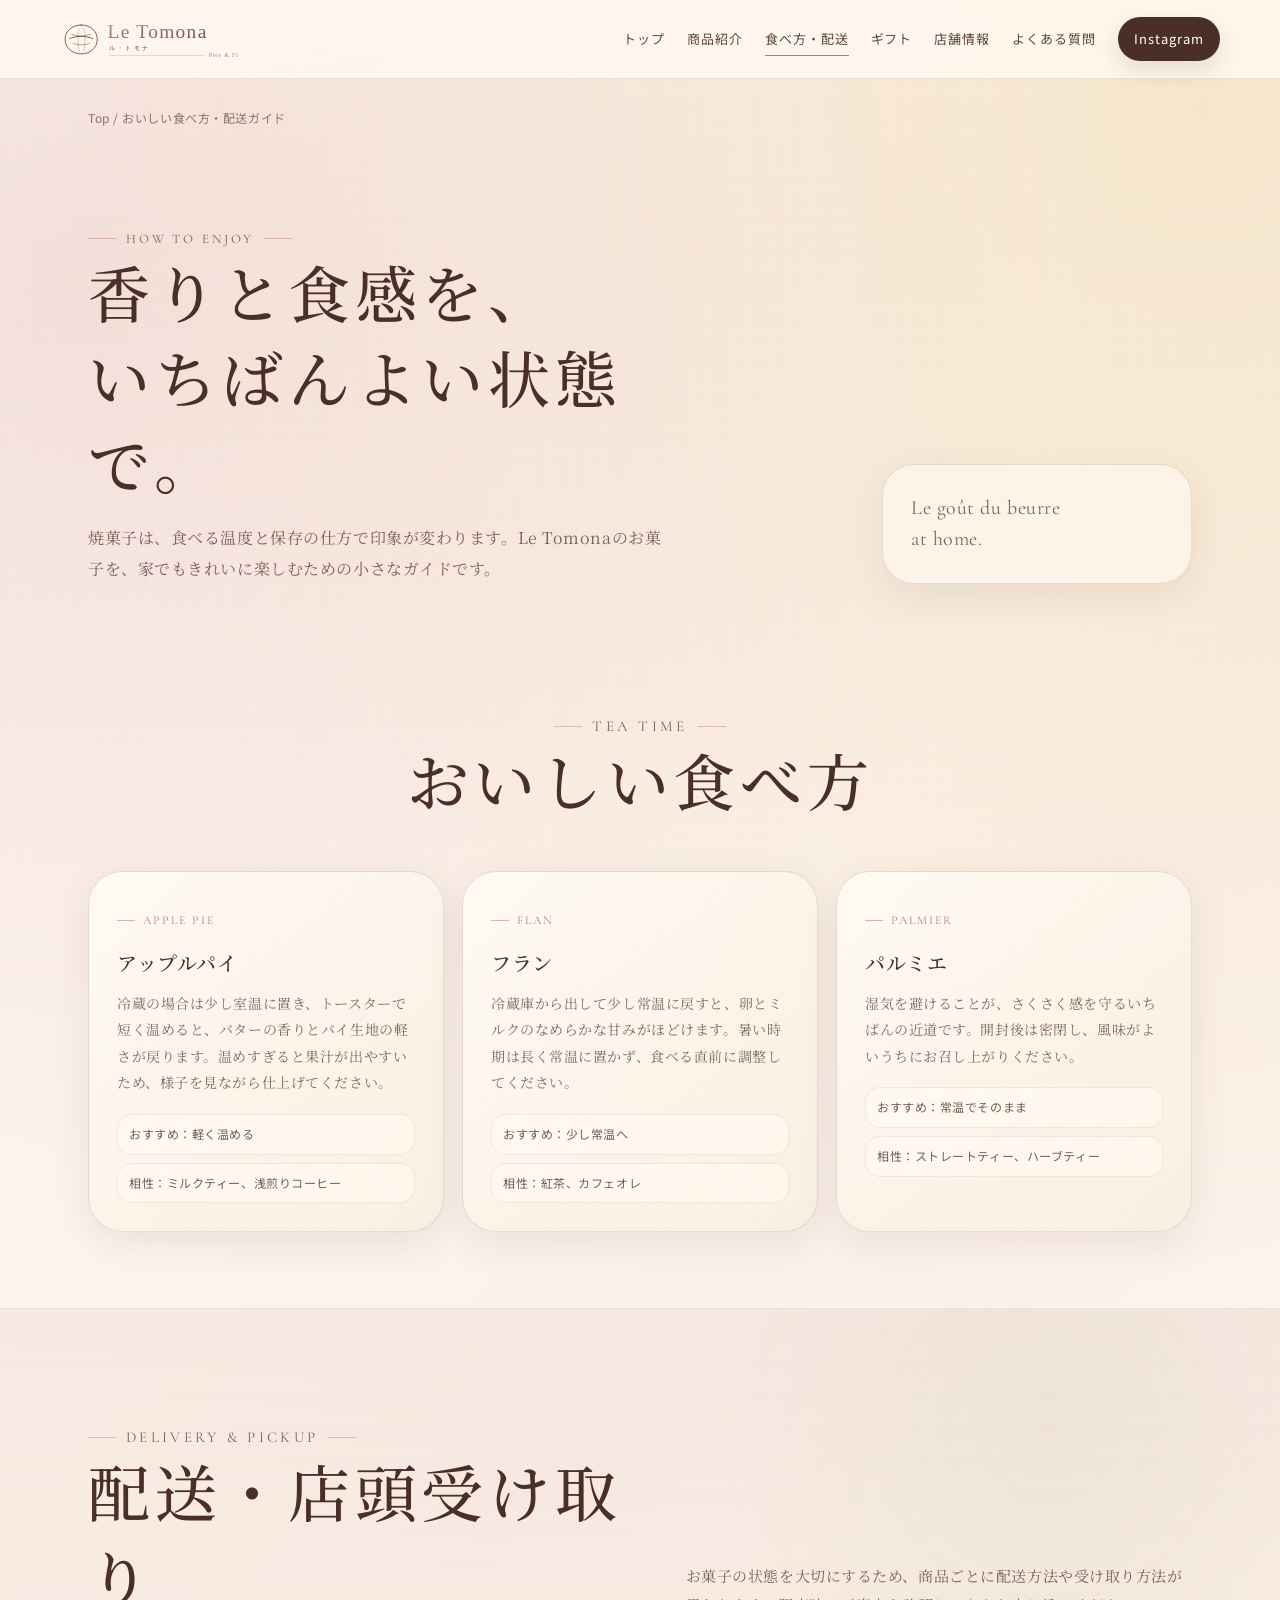
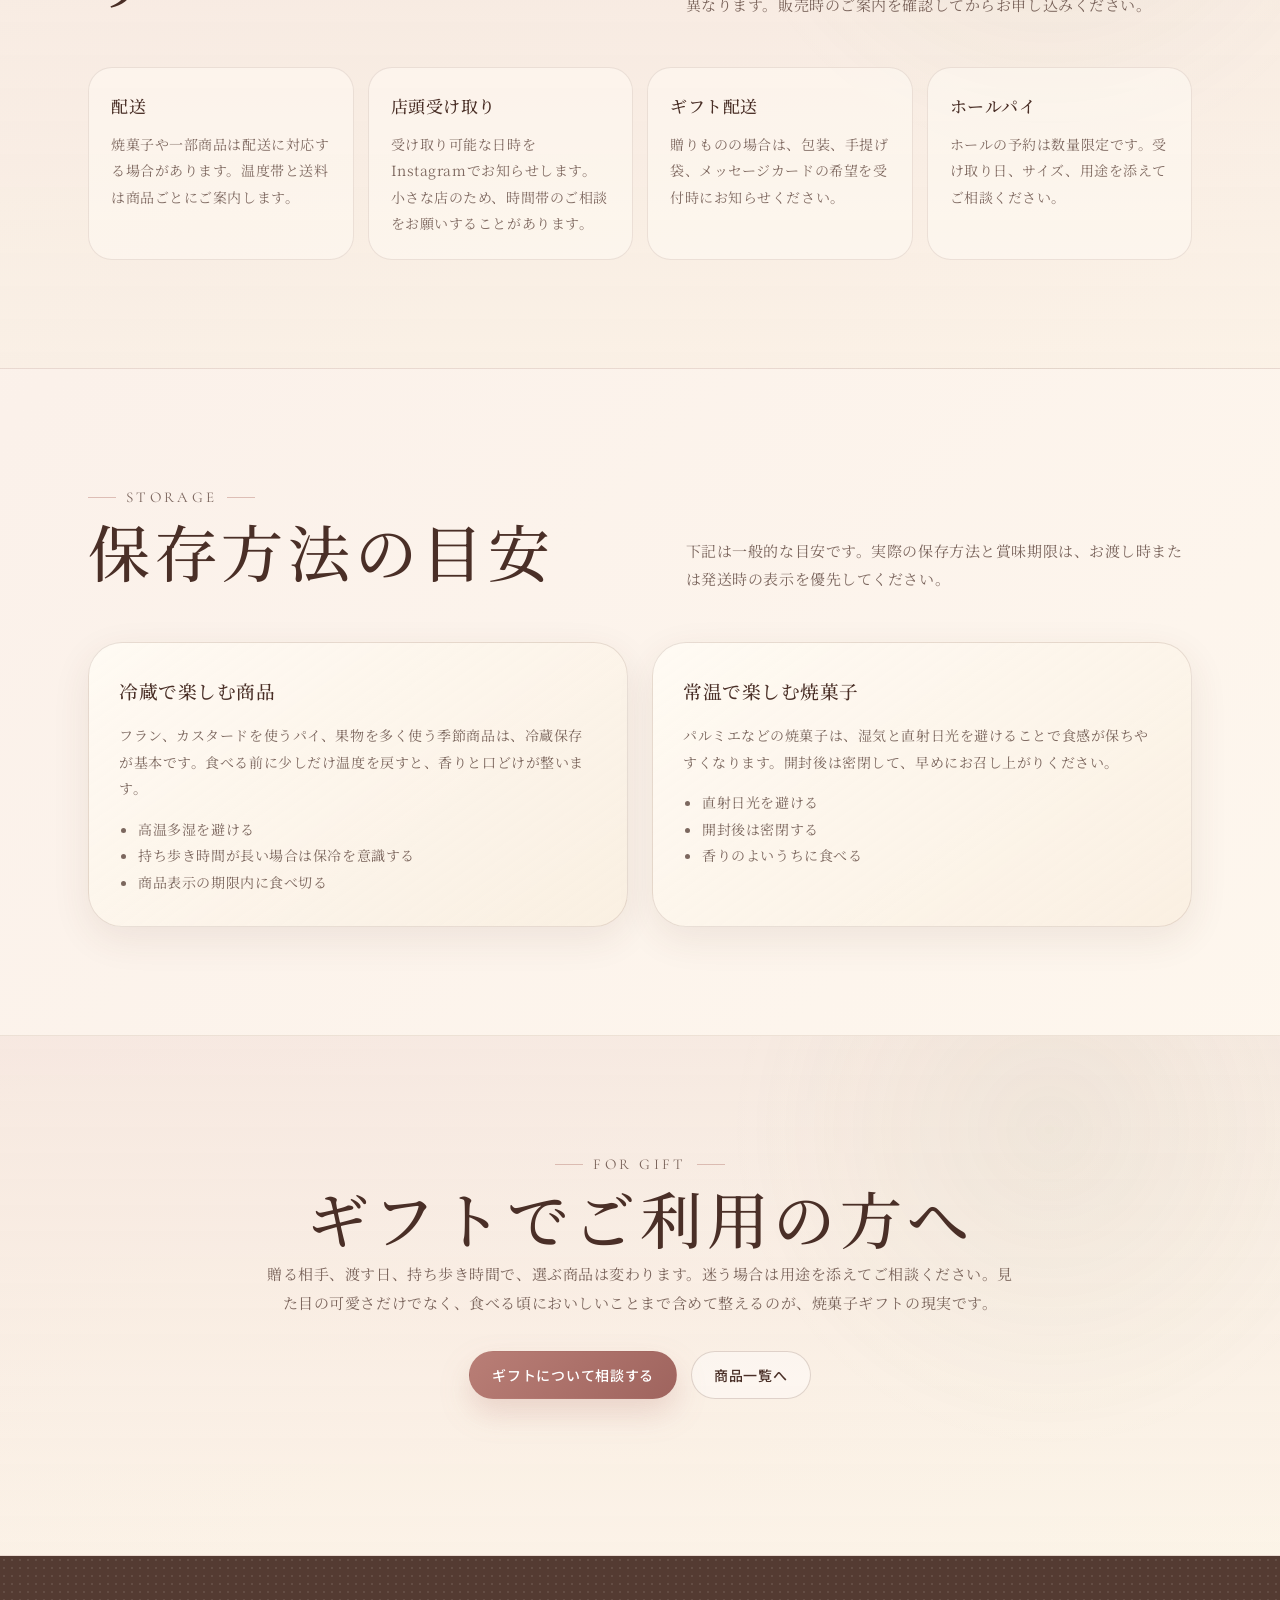
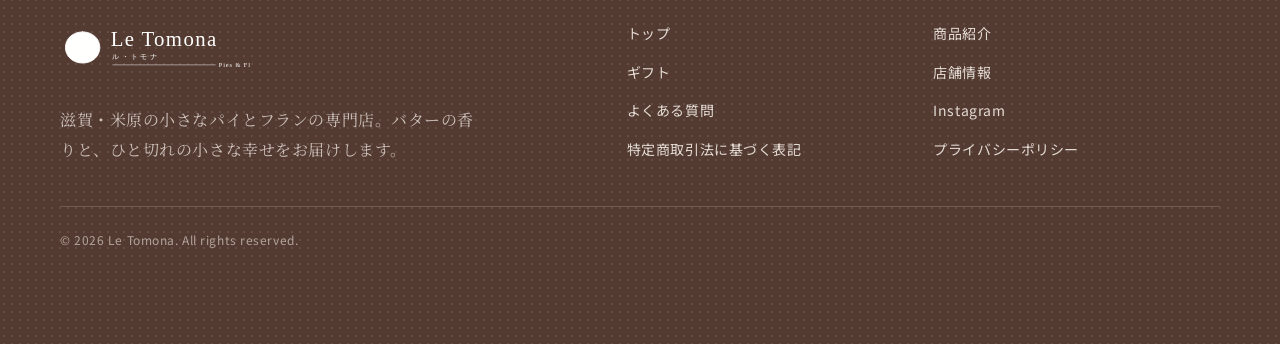
==== guide.html @ 6932aa41 "Add files via upload" ====
<!doctype html>
<html lang="ja">
<head>
  <meta charset="utf-8">
  <meta name="viewport" content="width=device-width, initial-scale=1">
  <title>おいしい食べ方・配送ガイド | Le Tomona</title>
  <meta name="description" content="Le Tomonaのおいしい食べ方、保存方法、配送と店頭受け取りのガイド。アップルパイ、フラン、パルミエをよりおいしく楽しむためのご案内です。">
  <link rel="icon" href="assets/favicon.svg" type="image/svg+xml">
  <link rel="preconnect" href="https://fonts.googleapis.com">
  <link rel="preconnect" href="https://fonts.gstatic.com" crossorigin>
  <link href="https://fonts.googleapis.com/css2?family=Cormorant+Garamond:wght@400;500;600&family=Noto+Sans+JP:wght@400;500;600&family=Noto+Serif+JP:wght@400;500;600&display=swap" rel="stylesheet">
  <link rel="stylesheet" href="styles.css">
</head>
<body>
  <a class="skip-link" href="#main">本文へ移動する</a>
  <header class="site-header" data-header>
    <div class="header-inner">
      <a class="logo-link" href="index.html" aria-label="Le Tomona トップページへ"><img src="assets/logo.svg" width="178" height="50" alt="Le Tomona ル・トモナ"></a>
      <button class="nav-toggle" type="button" aria-label="メニューを開閉する" aria-expanded="false" aria-controls="site-nav" data-nav-toggle><span class="nav-toggle-line"></span><span class="nav-toggle-line"></span><span class="nav-toggle-line"></span></button>
      <nav class="site-nav" id="site-nav" aria-label="主要ナビゲーション" data-nav>
        <a href="index.html">トップ</a>
        <a href="products.html">商品紹介</a>
        <a href="guide.html" aria-current="page">食べ方・配送</a>
        <a href="index.html#gift">ギフト</a>
        <a href="index.html#shop">店舗情報</a>
        <a href="index.html#faq">よくある質問</a>
        <a class="nav-cta" href="https://www.instagram.com/le_tomona?igsh=bzFsZndmN2lub2E0" target="_blank" rel="noopener">Instagram</a>
      </nav>
    </div>
  </header>

  <main id="main">
    <div class="breadcrumb"><a href="index.html">Top</a> / おいしい食べ方・配送ガイド</div>
    <section class="page-hero" aria-labelledby="guide-page-title">
      <div class="reveal">
        <p class="eyebrow">How to enjoy</p>
        <h1 id="guide-page-title">香りと食感を、<br>いちばんよい状態で。</h1>
        <p>焼菓子は、食べる温度と保存の仕方で印象が変わります。Le Tomonaのお菓子を、家でもきれいに楽しむための小さなガイドです。</p>
      </div>
      <aside class="page-badge reveal"><p>Le goût du beurre<br>at home.</p></aside>
    </section>

    <section class="section section-tight" aria-labelledby="enjoy-title">
      <div class="section-title center reveal">
        <p class="eyebrow">Tea time</p>
        <h2 id="enjoy-title">おいしい食べ方</h2>
      </div>
      <div class="guide-grid">
        <article class="guide-card reveal">
          <span class="label">Apple Pie</span>
          <h3>アップルパイ</h3>
          <p>冷蔵の場合は少し室温に置き、トースターで短く温めると、バターの香りとパイ生地の軽さが戻ります。温めすぎると果汁が出やすいため、様子を見ながら仕上げてください。</p>
          <ul class="guide-mini"><li>おすすめ：軽く温める</li><li>相性：ミルクティー、浅煎りコーヒー</li></ul>
        </article>
        <article class="guide-card reveal">
          <span class="label">Flan</span>
          <h3>フラン</h3>
          <p>冷蔵庫から出して少し常温に戻すと、卵とミルクのなめらかな甘みがほどけます。暑い時期は長く常温に置かず、食べる直前に調整してください。</p>
          <ul class="guide-mini"><li>おすすめ：少し常温へ</li><li>相性：紅茶、カフェオレ</li></ul>
        </article>
        <article class="guide-card reveal">
          <span class="label">Palmier</span>
          <h3>パルミエ</h3>
          <p>湿気を避けることが、さくさく感を守るいちばんの近道です。開封後は密閉し、風味がよいうちにお召し上がりください。</p>
          <ul class="guide-mini"><li>おすすめ：常温でそのまま</li><li>相性：ストレートティー、ハーブティー</li></ul>
        </article>
      </div>
    </section>

    <section class="section section-muted" aria-labelledby="delivery-title">
      <div class="section-inner">
        <div class="section-title reveal">
          <div>
            <p class="eyebrow">Delivery &amp; Pickup</p>
            <h2 id="delivery-title">配送・店頭受け取り</h2>
          </div>
          <p>お菓子の状態を大切にするため、商品ごとに配送方法や受け取り方法が異なります。販売時のご案内を確認してからお申し込みください。</p>
        </div>
        <div class="detail-list reveal">
          <article class="detail-box"><h3>配送</h3><p>焼菓子や一部商品は配送に対応する場合があります。温度帯と送料は商品ごとにご案内します。</p></article>
          <article class="detail-box"><h3>店頭受け取り</h3><p>受け取り可能な日時をInstagramでお知らせします。小さな店のため、時間帯のご相談をお願いすることがあります。</p></article>
          <article class="detail-box"><h3>ギフト配送</h3><p>贈りものの場合は、包装、手提げ袋、メッセージカードの希望を受付時にお知らせください。</p></article>
          <article class="detail-box"><h3>ホールパイ</h3><p>ホールの予約は数量限定です。受け取り日、サイズ、用途を添えてご相談ください。</p></article>
        </div>
      </div>
    </section>

    <section class="section" aria-labelledby="storage-title">
      <div class="section-title reveal">
        <div>
          <p class="eyebrow">Storage</p>
          <h2 id="storage-title">保存方法の目安</h2>
        </div>
        <p>下記は一般的な目安です。実際の保存方法と賞味期限は、お渡し時または発送時の表示を優先してください。</p>
      </div>
      <div class="two-column">
        <article class="note-card reveal">
          <h3>冷蔵で楽しむ商品</h3>
          <p>フラン、カスタードを使うパイ、果物を多く使う季節商品は、冷蔵保存が基本です。食べる前に少しだけ温度を戻すと、香りと口どけが整います。</p>
          <ul><li>高温多湿を避ける</li><li>持ち歩き時間が長い場合は保冷を意識する</li><li>商品表示の期限内に食べ切る</li></ul>
        </article>
        <article class="note-card reveal">
          <h3>常温で楽しむ焼菓子</h3>
          <p>パルミエなどの焼菓子は、湿気と直射日光を避けることで食感が保ちやすくなります。開封後は密閉して、早めにお召し上がりください。</p>
          <ul><li>直射日光を避ける</li><li>開封後は密閉する</li><li>香りのよいうちに食べる</li></ul>
        </article>
      </div>
    </section>

    <section class="section section-muted" aria-labelledby="gift-guide-title">
      <div class="section-inner">
        <div class="section-title center reveal">
          <p class="eyebrow">For gift</p>
          <h2 id="gift-guide-title">ギフトでご利用の方へ</h2>
          <p>贈る相手、渡す日、持ち歩き時間で、選ぶ商品は変わります。迷う場合は用途を添えてご相談ください。見た目の可愛さだけでなく、食べる頃においしいことまで含めて整えるのが、焼菓子ギフトの現実です。</p>
          <div class="action-row" style="justify-content:center">
            <a class="btn btn-primary" href="https://www.instagram.com/le_tomona?igsh=bzFsZndmN2lub2E0" target="_blank" rel="noopener">ギフトについて相談する</a>
            <a class="btn btn-ghost" href="products.html">商品一覧へ</a>
          </div>
        </div>
      </div>
    </section>
  </main>

  <footer class="site-footer">
    <div class="footer-inner">
      <div><img class="footer-logo" src="assets/logo.svg" width="190" height="54" alt="Le Tomona ル・トモナ"><p class="footer-copy">滋賀・米原の小さなパイとフランの専門店。バターの香りと、ひと切れの小さな幸せをお届けします。</p></div>
      <nav class="footer-nav" aria-label="フッターナビゲーション"><a href="index.html">トップ</a><a href="products.html">商品紹介</a><a href="index.html#gift">ギフト</a><a href="index.html#shop">店舗情報</a><a href="index.html#faq">よくある質問</a><a href="https://www.instagram.com/le_tomona?igsh=bzFsZndmN2lub2E0" target="_blank" rel="noopener">Instagram</a><a href="legal.html">特定商取引法に基づく表記</a><a href="privacy.html">プライバシーポリシー</a></nav>
    </div>
    <div class="footer-bottom">© <span data-year></span> Le Tomona. All rights reserved.</div>
  </footer>
  <div class="mobile-cta" aria-label="固定CTA"><a href="https://www.instagram.com/le_tomona?igsh=bzFsZndmN2lub2E0" target="_blank" rel="noopener">購入する</a><a href="https://www.instagram.com/le_tomona?igsh=bzFsZndmN2lub2E0" target="_blank" rel="noopener">予約する</a><a href="https://www.instagram.com/le_tomona?igsh=bzFsZndmN2lub2E0" target="_blank" rel="noopener">Instagram</a></div>
  <script src="script.js" defer></script>
</body>
</html>
---- styles.css ----
@charset "UTF-8";

:root {
  --ivory: #fffaf2;
  --cream: #f8eddd;
  --butter: #f3dfbd;
  --pink-beige: #ead1c8;
  --rose-50: #f8ece8;
  --rose-100: #efd5d0;
  --rose-200: #d9a8a1;
  --rose-300: #b97e76;
  --choco: #4a2f27;
  --choco-2: #6a473b;
  --gold: #c9a35e;
  --pistachio: #9cae88;
  --line: rgba(118, 80, 67, .20);
  --line-strong: rgba(118, 80, 67, .34);
  --paper: rgba(255, 251, 244, .84);
  --shadow: 0 22px 70px rgba(86, 54, 42, .12);
  --soft-shadow: 0 12px 38px rgba(86, 54, 42, .09);
  --radius-lg: 34px;
  --radius-md: 24px;
  --radius-sm: 15px;
  --max: 1160px;
  --serif: "Cormorant Garamond", "Times New Roman", "Yu Mincho", "YuMincho", "Hiragino Mincho ProN", serif;
  --jp: "Noto Serif JP", "Yu Mincho", "YuMincho", "Hiragino Mincho ProN", serif;
  --sans: "Noto Sans JP", "Hiragino Sans", "Yu Gothic", system-ui, sans-serif;
}

* {
  box-sizing: border-box;
}

html {
  scroll-behavior: smooth;
}

body {
  margin: 0;
  color: var(--choco);
  background:
    radial-gradient(circle at 6% 8%, rgba(239, 213, 208, .72) 0, rgba(239, 213, 208, 0) 28%),
    radial-gradient(circle at 94% 3%, rgba(243, 223, 189, .68) 0, rgba(243, 223, 189, 0) 32%),
    linear-gradient(135deg, var(--ivory) 0%, #fbf1ea 42%, #fff9ef 100%);
  font-family: var(--jp);
  line-height: 1.9;
  letter-spacing: .035em;
  -webkit-font-smoothing: antialiased;
  text-rendering: optimizeLegibility;
  overflow-x: hidden;
}

body::before {
  content: "";
  position: fixed;
  inset: 0;
  pointer-events: none;
  z-index: -1;
  opacity: .36;
  background-image:
    linear-gradient(rgba(114, 76, 61, .035) 1px, transparent 1px),
    linear-gradient(90deg, rgba(114, 76, 61, .026) 1px, transparent 1px);
  background-size: 36px 36px, 36px 36px;
  mask-image: linear-gradient(to bottom, rgba(0,0,0,.78), rgba(0,0,0,.2));
}

body::after {
  content: "";
  position: fixed;
  inset: 0;
  z-index: -1;
  pointer-events: none;
  opacity: .25;
  background-image:
    radial-gradient(rgba(74,47,39,.12) .65px, transparent .65px);
  background-size: 5px 5px;
  mix-blend-mode: multiply;
}

img,
svg {
  max-width: 100%;
  height: auto;
}

a {
  color: inherit;
  text-decoration-color: rgba(185, 126, 118, .45);
  text-underline-offset: .22em;
}

a:hover {
  text-decoration-color: currentColor;
}

button,
a {
  -webkit-tap-highlight-color: transparent;
}

.skip-link {
  position: absolute;
  left: 16px;
  top: -80px;
  padding: 10px 14px;
  color: #fff;
  background: var(--choco);
  border-radius: 999px;
  z-index: 1000;
  transition: top .2s ease;
}

.skip-link:focus {
  top: 16px;
}

.site-header {
  position: sticky;
  top: 0;
  z-index: 100;
  background: rgba(255, 250, 242, .78);
  border-bottom: 1px solid rgba(117, 82, 69, .14);
  backdrop-filter: blur(18px);
}

.header-inner {
  max-width: calc(var(--max) + 56px);
  margin: 0 auto;
  padding: 14px 28px;
  display: flex;
  align-items: center;
  justify-content: space-between;
  gap: 18px;
}

.logo-link {
  display: inline-flex;
  align-items: center;
  min-width: 190px;
  text-decoration: none;
}

.logo-link img {
  width: 178px;
  display: block;
}

.nav-toggle {
  display: none;
  width: 44px;
  height: 44px;
  border: 1px solid var(--line);
  border-radius: 999px;
  background: rgba(255,255,255,.45);
  color: var(--choco);
  cursor: pointer;
}

.nav-toggle-line {
  display: block;
  width: 18px;
  height: 1px;
  margin: 5px auto;
  background: currentColor;
  transition: transform .25s ease, opacity .25s ease;
}

.nav-toggle[aria-expanded="true"] .nav-toggle-line:nth-child(1) {
  transform: translateY(6px) rotate(38deg);
}

.nav-toggle[aria-expanded="true"] .nav-toggle-line:nth-child(2) {
  opacity: 0;
}

.nav-toggle[aria-expanded="true"] .nav-toggle-line:nth-child(3) {
  transform: translateY(-6px) rotate(-38deg);
}

.site-nav {
  display: flex;
  align-items: center;
  gap: 22px;
  font-family: var(--sans);
  font-size: 13px;
  letter-spacing: .075em;
}

.site-nav a {
  position: relative;
  text-decoration: none;
  color: rgba(74, 47, 39, .88);
  padding: 8px 0;
}

.site-nav a::after {
  content: "";
  position: absolute;
  left: 0;
  right: 0;
  bottom: 3px;
  height: 1px;
  background: var(--rose-300);
  transform: scaleX(0);
  transform-origin: right;
  transition: transform .25s ease;
}

.site-nav a:hover::after,
.site-nav a[aria-current="page"]::after {
  transform: scaleX(1);
  transform-origin: left;
}

.nav-cta {
  padding: 10px 16px !important;
  color: #fff !important;
  background: var(--choco);
  border-radius: 999px;
  box-shadow: 0 10px 22px rgba(74,47,39,.12);
}

.nav-cta::after {
  display: none;
}

main {
  overflow: hidden;
}

.section {
  max-width: var(--max);
  margin: 0 auto;
  padding: 108px 28px;
  position: relative;
}

.section-tight {
  padding-top: 70px;
  padding-bottom: 76px;
}

.section-muted {
  max-width: none;
  padding-left: 0;
  padding-right: 0;
  background:
    linear-gradient(180deg, rgba(234,209,200,.30), rgba(248,237,221,.38)),
    radial-gradient(circle at 82% 18%, rgba(156,174,136,.13), transparent 28%);
  border-block: 1px solid rgba(118, 80, 67, .10);
}

.section-muted > .section-inner {
  max-width: var(--max);
  margin: 0 auto;
  padding: 0 28px;
}

.hero {
  min-height: calc(100vh - 74px);
  max-width: calc(var(--max) + 56px);
  margin: 0 auto;
  padding: 62px 28px 92px;
  display: grid;
  grid-template-columns: minmax(0, 1.02fr) minmax(350px, .98fr);
  align-items: center;
  gap: 56px;
  position: relative;
}

.hero::before {
  content: "Pâte au beurre";
  position: absolute;
  right: 30px;
  top: 28px;
  font-family: var(--serif);
  font-size: clamp(72px, 11vw, 160px);
  line-height: 1;
  letter-spacing: .02em;
  color: rgba(119, 76, 65, .045);
  white-space: nowrap;
  pointer-events: none;
}

.hero-copy {
  position: relative;
  z-index: 1;
}

.eyebrow {
  display: inline-flex;
  align-items: center;
  gap: 10px;
  margin: 0 0 18px;
  color: var(--rose-300);
  font-family: var(--serif);
  font-size: 13px;
  line-height: 1.4;
  letter-spacing: .22em;
  text-transform: uppercase;
}

.eyebrow::before,
.eyebrow::after {
  content: "";
  width: 28px;
  height: 1px;
  background: rgba(185,126,118,.45);
}

.hero h1,
.page-hero h1,
.section-title h2,
.section-title h1 {
  margin: 0;
  font-weight: 500;
  font-size: clamp(34px, 5vw, 62px);
  line-height: 1.38;
  letter-spacing: .075em;
  color: var(--choco);
}

.hero h1 span {
  display: block;
}

.hero-lead {
  max-width: 570px;
  margin: 26px 0 0;
  color: rgba(74,47,39,.78);
  font-size: 16px;
}

.hero-actions,
.action-row {
  display: flex;
  flex-wrap: wrap;
  gap: 14px;
  margin-top: 34px;
}

.btn {
  display: inline-flex;
  align-items: center;
  justify-content: center;
  min-height: 48px;
  padding: 13px 22px;
  border: 1px solid transparent;
  border-radius: 999px;
  font-family: var(--sans);
  font-size: 14px;
  font-weight: 500;
  letter-spacing: .05em;
  text-decoration: none;
  line-height: 1.35;
  transition: transform .22s ease, box-shadow .22s ease, background-color .22s ease;
}

.btn:hover {
  transform: translateY(-2px);
}

.btn-primary {
  color: #fff;
  background: linear-gradient(135deg, var(--rose-300), #9f645e);
  box-shadow: 0 14px 30px rgba(185,126,118,.26);
}

.btn-choco {
  color: #fff;
  background: linear-gradient(135deg, var(--choco), #6a473b);
  box-shadow: 0 14px 30px rgba(74,47,39,.22);
}

.btn-ghost {
  color: var(--choco);
  background: rgba(255,255,255,.38);
  border-color: rgba(117,82,69,.22);
}

.btn-small {
  min-height: 42px;
  padding: 10px 16px;
  font-size: 13px;
}

.instagram-note {
  display: inline-flex;
  align-items: center;
  gap: 10px;
  margin-top: 22px;
  font-family: var(--sans);
  font-size: 13px;
  color: rgba(74,47,39,.72);
  text-decoration: none;
}

.instagram-note::before {
  content: "";
  width: 8px;
  height: 8px;
  border-radius: 50%;
  background: var(--pistachio);
  box-shadow: 0 0 0 5px rgba(156,174,136,.13);
}

.hero-visual {
  position: relative;
  z-index: 1;
}

.hero-card {
  position: relative;
  padding: 26px;
  border: 1px solid rgba(117,82,69,.16);
  border-radius: 46px;
  background:
    linear-gradient(145deg, rgba(255,255,255,.42), rgba(248,237,221,.52)),
    radial-gradient(circle at 30% 15%, rgba(255,255,255,.72), transparent 34%);
  box-shadow: var(--shadow);
}

.hero-card::before {
  content: "Le goût du beurre";
  position: absolute;
  top: 22px;
  left: 28px;
  z-index: 2;
  padding: 7px 13px;
  font-family: var(--serif);
  font-size: 14px;
  letter-spacing: .12em;
  color: var(--choco-2);
  background: rgba(255,250,242,.82);
  border: 1px solid rgba(117,82,69,.16);
  border-radius: 999px;
  box-shadow: 0 10px 22px rgba(74,47,39,.06);
}

.hero-card::after {
  content: "";
  position: absolute;
  inset: 18px;
  border: 1px solid rgba(117,82,69,.10);
  border-radius: 34px;
  pointer-events: none;
}

.hero-card img {
  display: block;
  width: min(100%, 560px);
  margin: 0 auto;
  filter: drop-shadow(0 28px 34px rgba(74,47,39,.16));
}

.hero-ribbon {
  position: absolute;
  right: 18px;
  bottom: -18px;
  width: 138px;
  aspect-ratio: 1;
  border-radius: 999px;
  display: grid;
  place-items: center;
  text-align: center;
  color: var(--choco);
  font-family: var(--serif);
  font-size: 14px;
  line-height: 1.35;
  letter-spacing: .12em;
  background: rgba(255,250,242,.90);
  border: 1px solid rgba(117,82,69,.18);
  box-shadow: var(--soft-shadow);
}

.hero-ribbon::before {
  content: "";
  position: absolute;
  inset: 10px;
  border: 1px dashed rgba(185,126,118,.42);
  border-radius: inherit;
}

.section-title {
  display: grid;
  grid-template-columns: minmax(0, .9fr) minmax(260px, .8fr);
  align-items: end;
  gap: 28px;
  margin-bottom: 48px;
}

.section-title.center {
  max-width: 760px;
  margin-inline: auto;
  text-align: center;
  display: block;
}

.section-title.center .eyebrow {
  justify-content: center;
}

.section-title p {
  margin: 0;
  color: rgba(74,47,39,.72);
  font-size: 15px;
}

.about-grid {
  display: grid;
  grid-template-columns: minmax(260px, .84fr) minmax(0, 1.16fr);
  gap: 36px;
  align-items: stretch;
}

.story-card,
.paper-card,
.product-card,
.guide-card,
.faq-item,
.legal-card,
.access-card,
.gift-panel,
.note-card {
  position: relative;
  border: 1px solid rgba(117,82,69,.16);
  border-radius: var(--radius-lg);
  background:
    linear-gradient(145deg, rgba(255, 251, 244, .88), rgba(248,237,221,.67));
  box-shadow: var(--soft-shadow);
}

.story-card {
  padding: 34px;
  overflow: hidden;
}

.story-card::before {
  content: "Baked in Maibara";
  position: absolute;
  left: -14px;
  top: 28px;
  transform: rotate(-7deg);
  padding: 7px 18px;
  color: rgba(74,47,39,.56);
  background: rgba(255,255,255,.55);
  border: 1px solid rgba(117,82,69,.14);
  border-radius: 999px;
  font-family: var(--serif);
  letter-spacing: .12em;
}

.story-card-title {
  margin: 82px 0 18px;
  font-family: var(--serif);
  font-size: 30px;
  line-height: 1.25;
  letter-spacing: .05em;
}

.story-card p {
  margin: 0;
  color: rgba(74,47,39,.73);
}

.story-lines {
  display: grid;
  gap: 14px;
}

.story-line {
  padding: 24px 26px;
  border: 1px solid rgba(117,82,69,.13);
  border-radius: 26px;
  background: rgba(255,250,242,.58);
}

.story-line h3 {
  margin: 0 0 8px;
  font-size: 18px;
  font-weight: 500;
  letter-spacing: .07em;
}

.story-line p {
  margin: 0;
  color: rgba(74,47,39,.70);
  font-size: 14px;
}

.product-grid {
  display: grid;
  grid-template-columns: repeat(4, minmax(0, 1fr));
  gap: 18px;
}

.product-grid.products-page {
  grid-template-columns: repeat(2, minmax(0, 1fr));
  gap: 26px;
}

.product-card {
  padding: 18px;
  overflow: hidden;
}

.product-card::before {
  content: "";
  position: absolute;
  inset: 12px;
  border: 1px solid rgba(117,82,69,.08);
  border-radius: 24px;
  pointer-events: none;
}

.product-image {
  min-height: 206px;
  display: grid;
  place-items: center;
  border-radius: 24px;
  background:
    radial-gradient(circle at 48% 28%, rgba(255,255,255,.78), transparent 32%),
    linear-gradient(160deg, rgba(234,209,200,.58), rgba(248,237,221,.62));
  border: 1px solid rgba(117,82,69,.10);
}

.product-image img {
  width: min(88%, 250px);
  filter: drop-shadow(0 18px 22px rgba(74,47,39,.13));
}

.product-body {
  padding: 20px 8px 8px;
}

.label {
  display: inline-flex;
  align-items: center;
  gap: 8px;
  color: var(--rose-300);
  font-family: var(--serif);
  font-size: 12px;
  letter-spacing: .17em;
  text-transform: uppercase;
}

.label::before {
  content: "";
  width: 18px;
  height: 1px;
  background: currentColor;
  opacity: .55;
}

.product-card h3 {
  margin: 9px 0 8px;
  font-size: 21px;
  font-weight: 500;
  letter-spacing: .06em;
}

.product-card p {
  margin: 0;
  color: rgba(74,47,39,.70);
  font-size: 14px;
}

.product-meta {
  display: grid;
  grid-template-columns: 1fr 1fr;
  gap: 9px;
  margin: 18px 0 0;
  padding: 0;
  list-style: none;
}

.product-meta li,
.guide-mini li {
  padding: 10px 11px;
  border-radius: 15px;
  background: rgba(255,250,242,.65);
  border: 1px solid rgba(117,82,69,.10);
  font-family: var(--sans);
  font-size: 12px;
  line-height: 1.55;
  color: rgba(74,47,39,.76);
}

.product-meta b {
  display: block;
  margin-bottom: 2px;
  color: rgba(74,47,39,.58);
  font-size: 11px;
  font-weight: 500;
}

.product-card .btn {
  margin-top: 18px;
  width: 100%;
}

.craft-grid {
  display: grid;
  grid-template-columns: minmax(0, 1.08fr) minmax(280px, .92fr);
  gap: 30px;
  align-items: center;
}

.craft-list {
  display: grid;
  grid-template-columns: repeat(2, minmax(0, 1fr));
  gap: 16px;
}

.craft-item {
  position: relative;
  padding: 24px 24px 24px 54px;
  border-radius: 25px;
  background: rgba(255,250,242,.58);
  border: 1px solid rgba(117,82,69,.13);
}

.craft-item::before {
  content: "";
  position: absolute;
  top: 28px;
  left: 25px;
  width: 12px;
  height: 12px;
  border: 1px solid var(--rose-300);
  border-radius: 50%;
  box-shadow: 0 0 0 6px rgba(185,126,118,.10);
}

.craft-item h3 {
  margin: 0 0 7px;
  font-size: 17px;
  font-weight: 500;
}

.craft-item p {
  margin: 0;
  color: rgba(74,47,39,.68);
  font-size: 14px;
}

.craft-note {
  padding: 36px;
}

.craft-note p {
  margin: 0;
  color: rgba(74,47,39,.73);
}

.guide-grid {
  display: grid;
  grid-template-columns: repeat(3, minmax(0, 1fr));
  gap: 18px;
}

.guide-card {
  padding: 28px;
}

.guide-card h3 {
  margin: 12px 0 8px;
  font-size: 20px;
  font-weight: 500;
}

.guide-card p {
  margin: 0;
  color: rgba(74,47,39,.70);
  font-size: 14px;
}

.guide-mini {
  padding: 0;
  margin: 18px 0 0;
  list-style: none;
  display: grid;
  gap: 8px;
}

.gift-layout {
  display: grid;
  grid-template-columns: minmax(0, .9fr) minmax(300px, 1.1fr);
  gap: 28px;
  align-items: stretch;
}

.gift-panel {
  padding: 36px;
  background:
    linear-gradient(145deg, rgba(255,251,244,.92), rgba(234,209,200,.42)),
    radial-gradient(circle at 85% 15%, rgba(201,163,94,.18), transparent 28%);
}

.gift-panel h2 {
  margin: 10px 0 14px;
  font-size: clamp(28px, 4vw, 48px);
  font-weight: 500;
  line-height: 1.38;
}

.gift-panel p {
  color: rgba(74,47,39,.72);
}

.gift-tags {
  display: flex;
  flex-wrap: wrap;
  gap: 10px;
  padding: 0;
  margin: 24px 0 0;
  list-style: none;
}

.gift-tags li {
  padding: 8px 13px;
  border: 1px solid rgba(117,82,69,.14);
  border-radius: 999px;
  background: rgba(255,250,242,.66);
  font-family: var(--sans);
  font-size: 12px;
}

.gift-options {
  display: grid;
  grid-template-columns: repeat(2, minmax(0, 1fr));
  gap: 14px;
}

.gift-option {
  padding: 24px;
  border: 1px solid rgba(117,82,69,.13);
  border-radius: 25px;
  background: rgba(255,250,242,.56);
}

.gift-option h3 {
  margin: 0 0 8px;
  font-size: 17px;
  font-weight: 500;
}

.gift-option p {
  margin: 0;
  color: rgba(74,47,39,.68);
  font-size: 14px;
}

.access-grid {
  display: grid;
  grid-template-columns: minmax(0, .92fr) minmax(300px, 1.08fr);
  gap: 28px;
}

.access-card {
  padding: 34px;
}

.shop-data {
  display: grid;
  gap: 14px;
  margin: 26px 0 0;
}

.shop-data div {
  display: grid;
  grid-template-columns: 120px 1fr;
  gap: 18px;
  padding-bottom: 14px;
  border-bottom: 1px solid rgba(117,82,69,.12);
}

.shop-data dt {
  font-family: var(--sans);
  color: rgba(74,47,39,.56);
  font-size: 13px;
}

.shop-data dd {
  margin: 0;
}

.map-frame {
  min-height: 100%;
  display: grid;
  place-items: center;
  padding: 34px;
  border: 1px dashed rgba(117,82,69,.24);
  border-radius: var(--radius-lg);
  background:
    linear-gradient(135deg, rgba(255,250,242,.55), rgba(234,209,200,.38)),
    repeating-linear-gradient(45deg, rgba(117,82,69,.035) 0 1px, transparent 1px 16px);
  text-align: center;
}

.map-frame p {
  max-width: 360px;
  margin: 10px auto 0;
  color: rgba(74,47,39,.68);
  font-size: 14px;
}

.instagram-strip {
  display: grid;
  grid-template-columns: minmax(0, .75fr) minmax(0, 1.25fr);
  gap: 24px;
  align-items: center;
  padding: 38px;
  border-radius: 38px;
  background:
    linear-gradient(135deg, rgba(74,47,39,.92), rgba(106,71,59,.90)),
    radial-gradient(circle at 85% 5%, rgba(239,213,208,.2), transparent 30%);
  color: #fffaf2;
  box-shadow: 0 22px 58px rgba(74,47,39,.18);
}

.instagram-strip .eyebrow {
  color: rgba(255,250,242,.72);
}

.instagram-strip .eyebrow::before,
.instagram-strip .eyebrow::after {
  background: rgba(255,250,242,.38);
}

.instagram-strip h2 {
  margin: 0;
  font-size: clamp(28px, 4vw, 48px);
  font-weight: 500;
  line-height: 1.35;
}

.insta-cards {
  display: grid;
  grid-template-columns: repeat(3, minmax(0, 1fr));
  gap: 12px;
}

.insta-card {
  aspect-ratio: 1;
  border-radius: 25px;
  border: 1px solid rgba(255,250,242,.20);
  background:
    radial-gradient(circle at 42% 35%, rgba(255,250,242,.32), transparent 28%),
    linear-gradient(145deg, rgba(234,209,200,.38), rgba(248,237,221,.18));
  position: relative;
  overflow: hidden;
}

.insta-card::before,
.insta-card::after {
  content: "";
  position: absolute;
  border: 1px solid rgba(255,250,242,.34);
  border-radius: 50%;
}

.insta-card::before {
  width: 68%;
  height: 68%;
  left: 16%;
  top: 18%;
}

.insta-card::after {
  width: 24%;
  height: 24%;
  left: 38%;
  top: 38%;
  background: rgba(255,250,242,.08);
}

.faq-list {
  max-width: 910px;
  margin: 0 auto;
  display: grid;
  gap: 12px;
}

.faq-item {
  overflow: hidden;
}

.faq-item summary {
  cursor: pointer;
  padding: 22px 58px 22px 24px;
  font-weight: 500;
  list-style: none;
  position: relative;
}

.faq-item summary::-webkit-details-marker {
  display: none;
}

.faq-item summary::after {
  content: "";
  position: absolute;
  right: 24px;
  top: 50%;
  width: 10px;
  height: 10px;
  border-right: 1px solid currentColor;
  border-bottom: 1px solid currentColor;
  transform: translateY(-64%) rotate(45deg);
  transition: transform .22s ease;
  opacity: .72;
}

.faq-item[open] summary::after {
  transform: translateY(-22%) rotate(-135deg);
}

.faq-item p {
  margin: 0;
  padding: 0 24px 24px;
  color: rgba(74,47,39,.70);
  font-size: 14px;
}

.page-hero {
  max-width: var(--max);
  margin: 0 auto;
  padding: 82px 28px 52px;
  display: grid;
  grid-template-columns: minmax(0, .88fr) minmax(260px, .72fr);
  gap: 32px;
  align-items: end;
}

.page-hero p {
  margin: 18px 0 0;
  color: rgba(74,47,39,.72);
}

.page-badge {
  justify-self: end;
  width: min(100%, 310px);
  padding: 28px;
  border: 1px solid rgba(117,82,69,.16);
  border-radius: 32px;
  background: rgba(255,250,242,.60);
  box-shadow: var(--soft-shadow);
}

.page-badge p {
  margin: 0;
  font-family: var(--serif);
  font-size: 20px;
  line-height: 1.55;
}

.breadcrumb {
  max-width: var(--max);
  margin: 28px auto 0;
  padding: 0 28px;
  font-family: var(--sans);
  font-size: 12px;
  color: rgba(74,47,39,.62);
}

.breadcrumb a {
  text-decoration: none;
}

.detail-list {
  display: grid;
  grid-template-columns: repeat(4, minmax(0, 1fr));
  gap: 14px;
  margin-top: 34px;
}

.detail-box {
  padding: 22px;
  border: 1px solid rgba(117,82,69,.13);
  border-radius: 24px;
  background: rgba(255,250,242,.56);
}

.detail-box h3 {
  margin: 0 0 8px;
  font-size: 17px;
  font-weight: 500;
}

.detail-box p {
  margin: 0;
  color: rgba(74,47,39,.70);
  font-size: 14px;
}

.timeline {
  display: grid;
  gap: 16px;
  counter-reset: step;
}

.timeline-item {
  position: relative;
  padding: 24px 26px 24px 74px;
  border: 1px solid rgba(117,82,69,.13);
  border-radius: 26px;
  background: rgba(255,250,242,.58);
  counter-increment: step;
}

.timeline-item::before {
  content: counter(step, decimal-leading-zero);
  position: absolute;
  left: 24px;
  top: 24px;
  width: 34px;
  height: 34px;
  display: grid;
  place-items: center;
  border-radius: 50%;
  color: #fff;
  background: var(--rose-300);
  font-family: var(--serif);
  font-size: 13px;
}

.timeline-item h3 {
  margin: 0 0 6px;
  font-size: 18px;
  font-weight: 500;
}

.timeline-item p {
  margin: 0;
  color: rgba(74,47,39,.70);
  font-size: 14px;
}

.two-column {
  display: grid;
  grid-template-columns: minmax(0, 1fr) minmax(0, 1fr);
  gap: 24px;
}

.note-card {
  padding: 30px;
}

.note-card h2,
.note-card h3 {
  margin: 0 0 14px;
  font-weight: 500;
}

.note-card p,
.note-card li {
  color: rgba(74,47,39,.72);
  font-size: 14px;
}

.note-card ul {
  margin: 14px 0 0;
  padding-left: 1.2em;
}

.legal-layout {
  max-width: 940px;
  margin: 0 auto;
}

.legal-card {
  padding: 34px;
}

.legal-table {
  width: 100%;
  border-collapse: collapse;
  font-size: 14px;
}

.legal-table th,
.legal-table td {
  padding: 18px 0;
  border-bottom: 1px solid rgba(117,82,69,.14);
  vertical-align: top;
  text-align: left;
}

.legal-table th {
  width: 29%;
  padding-right: 24px;
  color: rgba(74,47,39,.62);
  font-family: var(--sans);
  font-weight: 500;
}

.legal-table td {
  color: rgba(74,47,39,.78);
}

.policy h2 {
  margin: 36px 0 12px;
  font-size: 22px;
  font-weight: 500;
}

.policy h2:first-child {
  margin-top: 0;
}

.policy p,
.policy li {
  color: rgba(74,47,39,.72);
  font-size: 14px;
}

.policy ul {
  padding-left: 1.2em;
}

.site-footer {
  padding: 64px 28px 92px;
  background: rgba(74,47,39,.94);
  color: #fffaf2;
  position: relative;
}

.site-footer::before {
  content: "";
  position: absolute;
  inset: 0;
  pointer-events: none;
  opacity: .09;
  background-image: radial-gradient(#fffaf2 .8px, transparent .8px);
  background-size: 8px 8px;
}

.footer-inner {
  max-width: var(--max);
  margin: 0 auto;
  position: relative;
  display: grid;
  grid-template-columns: minmax(260px, .95fr) minmax(0, 1.05fr);
  gap: 30px;
}

.footer-logo {
  width: 190px;
  filter: brightness(0) invert(1) sepia(.2) saturate(.4);
}

.footer-copy {
  margin: 22px 0 0;
  color: rgba(255,250,242,.70);
  max-width: 420px;
}

.footer-nav {
  display: grid;
  grid-template-columns: repeat(2, minmax(0, 1fr));
  gap: 12px 20px;
  align-content: start;
}

.footer-nav a {
  color: rgba(255,250,242,.84);
  text-decoration: none;
  font-family: var(--sans);
  font-size: 14px;
}

.footer-bottom {
  max-width: var(--max);
  margin: 40px auto 0;
  padding-top: 22px;
  border-top: 1px solid rgba(255,250,242,.16);
  color: rgba(255,250,242,.54);
  font-family: var(--sans);
  font-size: 12px;
  position: relative;
}

.mobile-cta {
  display: none;
}

.reveal {
  opacity: 0;
  transform: translateY(20px);
  transition: opacity .7s ease, transform .7s ease;
}

.reveal.is-visible {
  opacity: 1;
  transform: translateY(0);
}

@media (prefers-reduced-motion: reduce) {
  *, *::before, *::after {
    scroll-behavior: auto !important;
    animation: none !important;
    transition: none !important;
  }
  .reveal {
    opacity: 1;
    transform: none;
  }
}

@media (max-width: 1020px) {
  .site-nav {
    gap: 15px;
    font-size: 12px;
  }

  .hero {
    grid-template-columns: 1fr;
    min-height: auto;
    padding-top: 52px;
  }

  .hero-visual {
    max-width: 640px;
    margin: 0 auto;
  }

  .product-grid {
    grid-template-columns: repeat(2, minmax(0, 1fr));
  }

  .craft-grid,
  .gift-layout,
  .access-grid,
  .instagram-strip,
  .page-hero {
    grid-template-columns: 1fr;
  }

  .page-badge {
    justify-self: start;
  }

  .detail-list {
    grid-template-columns: repeat(2, minmax(0, 1fr));
  }
}

@media (max-width: 780px) {
  body {
    padding-bottom: 76px;
  }

  .header-inner {
    padding: 11px 18px;
  }

  .logo-link img {
    width: 154px;
  }

  .nav-toggle {
    display: inline-block;
  }

  .site-nav {
    position: absolute;
    top: 67px;
    left: 14px;
    right: 14px;
    display: grid;
    gap: 0;
    padding: 12px;
    border: 1px solid rgba(117,82,69,.16);
    border-radius: 24px;
    background: rgba(255,250,242,.96);
    box-shadow: var(--soft-shadow);
    opacity: 0;
    transform: translateY(-8px);
    pointer-events: none;
    transition: opacity .22s ease, transform .22s ease;
  }

  .site-nav.is-open {
    opacity: 1;
    transform: translateY(0);
    pointer-events: auto;
  }

  .site-nav a {
    padding: 13px 14px;
    border-radius: 14px;
  }

  .site-nav a::after {
    display: none;
  }

  .nav-cta {
    margin-top: 6px;
    text-align: center;
  }

  .hero,
  .section,
  .section-muted > .section-inner,
  .page-hero,
  .breadcrumb {
    padding-left: 20px;
    padding-right: 20px;
  }

  .hero {
    padding-top: 42px;
    padding-bottom: 74px;
    gap: 38px;
  }

  .hero::before {
    top: 18px;
    right: 18px;
    font-size: 72px;
    white-space: normal;
  }

  .eyebrow {
    font-size: 12px;
    letter-spacing: .16em;
  }

  .eyebrow::before,
  .eyebrow::after {
    width: 18px;
  }

  .hero h1,
  .page-hero h1,
  .section-title h2,
  .section-title h1 {
    font-size: clamp(31px, 9vw, 44px);
    letter-spacing: .055em;
  }

  .hero-actions,
  .action-row {
    display: grid;
  }

  .btn {
    width: 100%;
  }

  .hero-card {
    padding: 16px;
    border-radius: 34px;
  }

  .hero-card::before {
    top: 15px;
    left: 16px;
    font-size: 12px;
  }

  .hero-ribbon {
    width: 104px;
    right: 6px;
    bottom: -22px;
    font-size: 12px;
  }

  .section {
    padding-top: 78px;
    padding-bottom: 78px;
  }

  .section-title {
    display: block;
    margin-bottom: 32px;
  }

  .section-title p {
    margin-top: 16px;
  }

  .about-grid,
  .product-grid.products-page,
  .craft-list,
  .guide-grid,
  .gift-options,
  .two-column,
  .footer-inner {
    grid-template-columns: 1fr;
  }

  .product-grid {
    grid-template-columns: 1fr;
  }

  .product-image {
    min-height: 190px;
  }

  .guide-card,
  .gift-panel,
  .access-card,
  .legal-card,
  .note-card {
    padding: 24px;
    border-radius: 26px;
  }

  .shop-data div {
    grid-template-columns: 1fr;
    gap: 4px;
  }

  .instagram-strip {
    padding: 26px;
    border-radius: 28px;
  }

  .insta-cards {
    grid-template-columns: repeat(3, 1fr);
    gap: 8px;
  }

  .insta-card {
    border-radius: 18px;
  }

  .detail-list {
    grid-template-columns: 1fr;
  }

  .timeline-item {
    padding-left: 64px;
  }

  .legal-table,
  .legal-table tbody,
  .legal-table tr,
  .legal-table th,
  .legal-table td {
    display: block;
    width: 100%;
  }

  .legal-table tr {
    border-bottom: 1px solid rgba(117,82,69,.14);
    padding: 16px 0;
  }

  .legal-table th,
  .legal-table td {
    padding: 0;
    border-bottom: 0;
  }

  .legal-table th {
    margin-bottom: 7px;
  }

  .footer-nav {
    grid-template-columns: 1fr;
  }

  .mobile-cta {
    position: fixed;
    left: 10px;
    right: 10px;
    bottom: 10px;
    z-index: 120;
    display: grid;
    grid-template-columns: repeat(3, 1fr);
    gap: 8px;
    padding: 8px;
    border: 1px solid rgba(117,82,69,.14);
    border-radius: 22px;
    background: rgba(255,250,242,.92);
    box-shadow: 0 18px 42px rgba(74,47,39,.18);
    backdrop-filter: blur(18px);
  }

  .mobile-cta a {
    min-height: 44px;
    display: grid;
    place-items: center;
    border-radius: 16px;
    text-decoration: none;
    font-family: var(--sans);
    font-size: 12px;
    color: var(--choco);
    background: rgba(234,209,200,.52);
  }

  .mobile-cta a:nth-child(2) {
    color: #fff;
    background: var(--choco);
  }
}

@media (max-width: 430px) {
  .hero-lead,
  .section-title p,
  .story-line p,
  .product-card p,
  .guide-card p,
  .gift-option p,
  .faq-item p {
    font-size: 13.5px;
  }

  .product-meta {
    grid-template-columns: 1fr;
  }
}
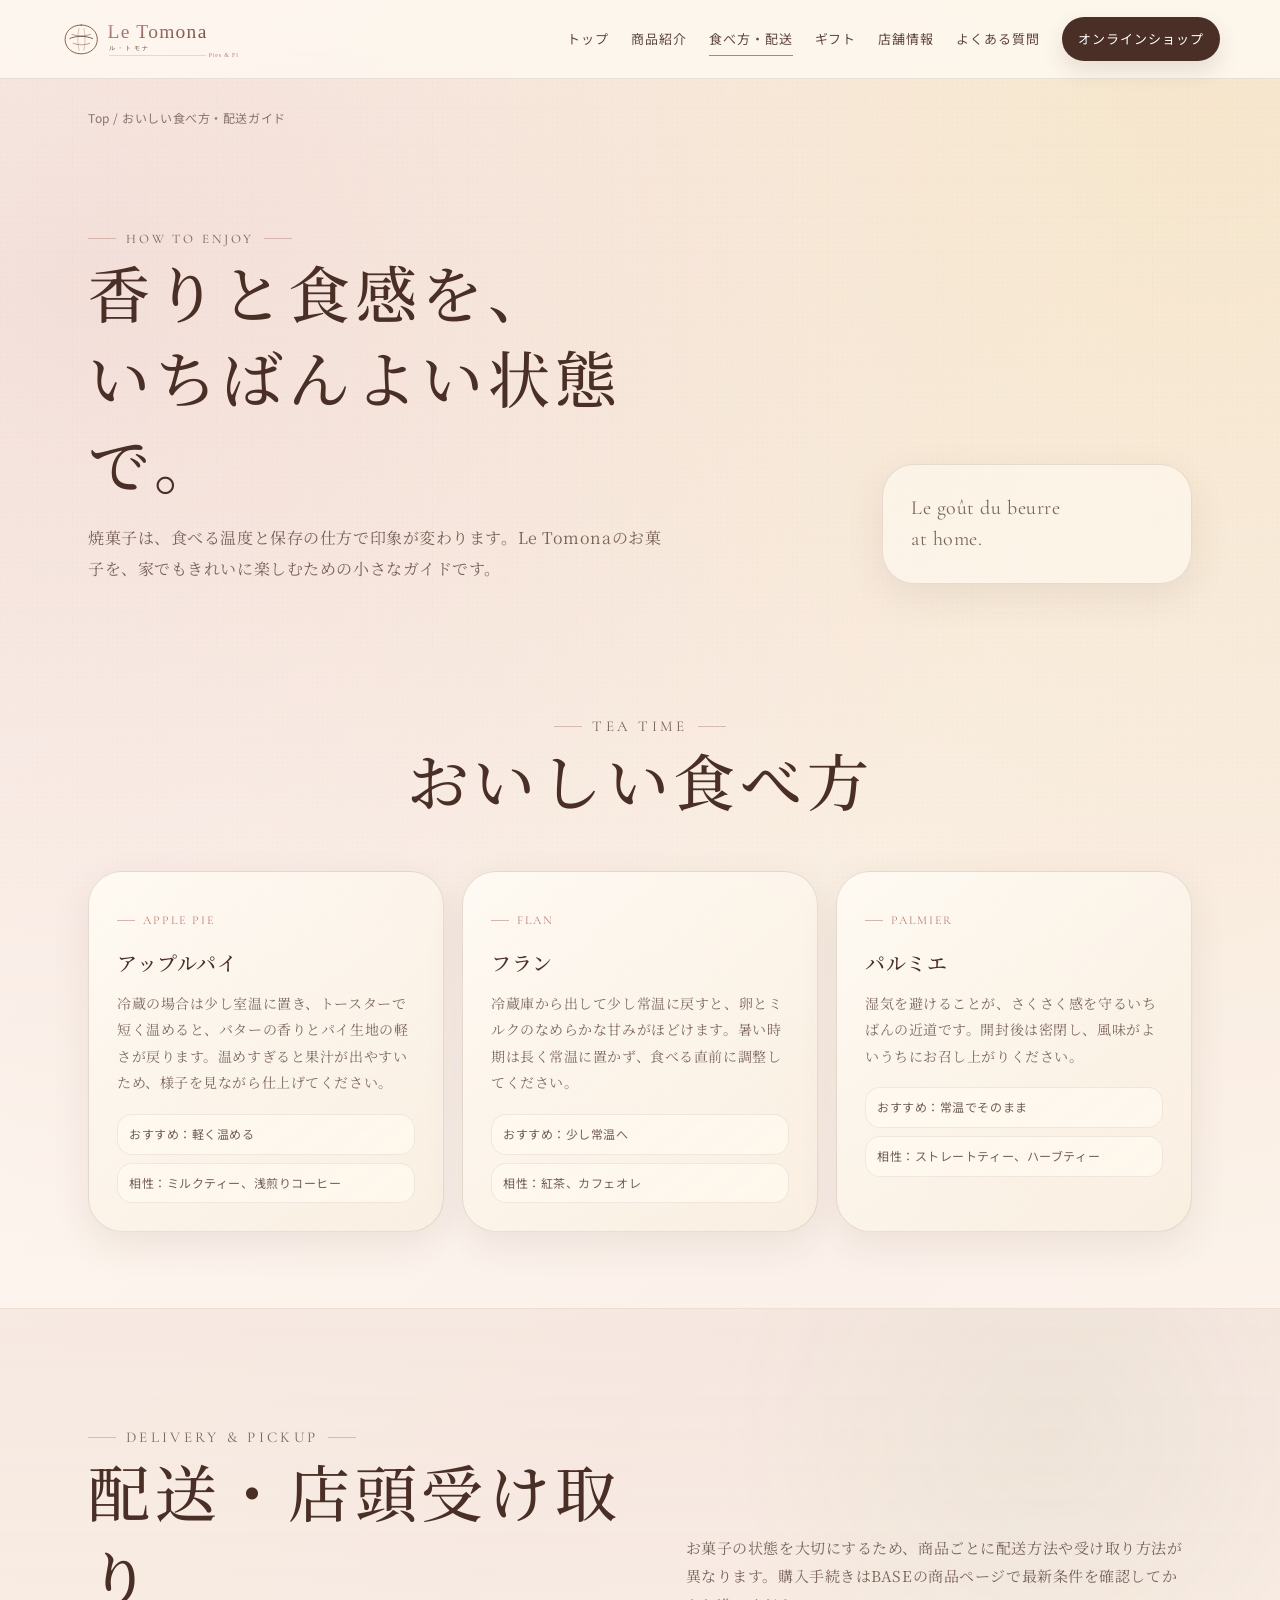
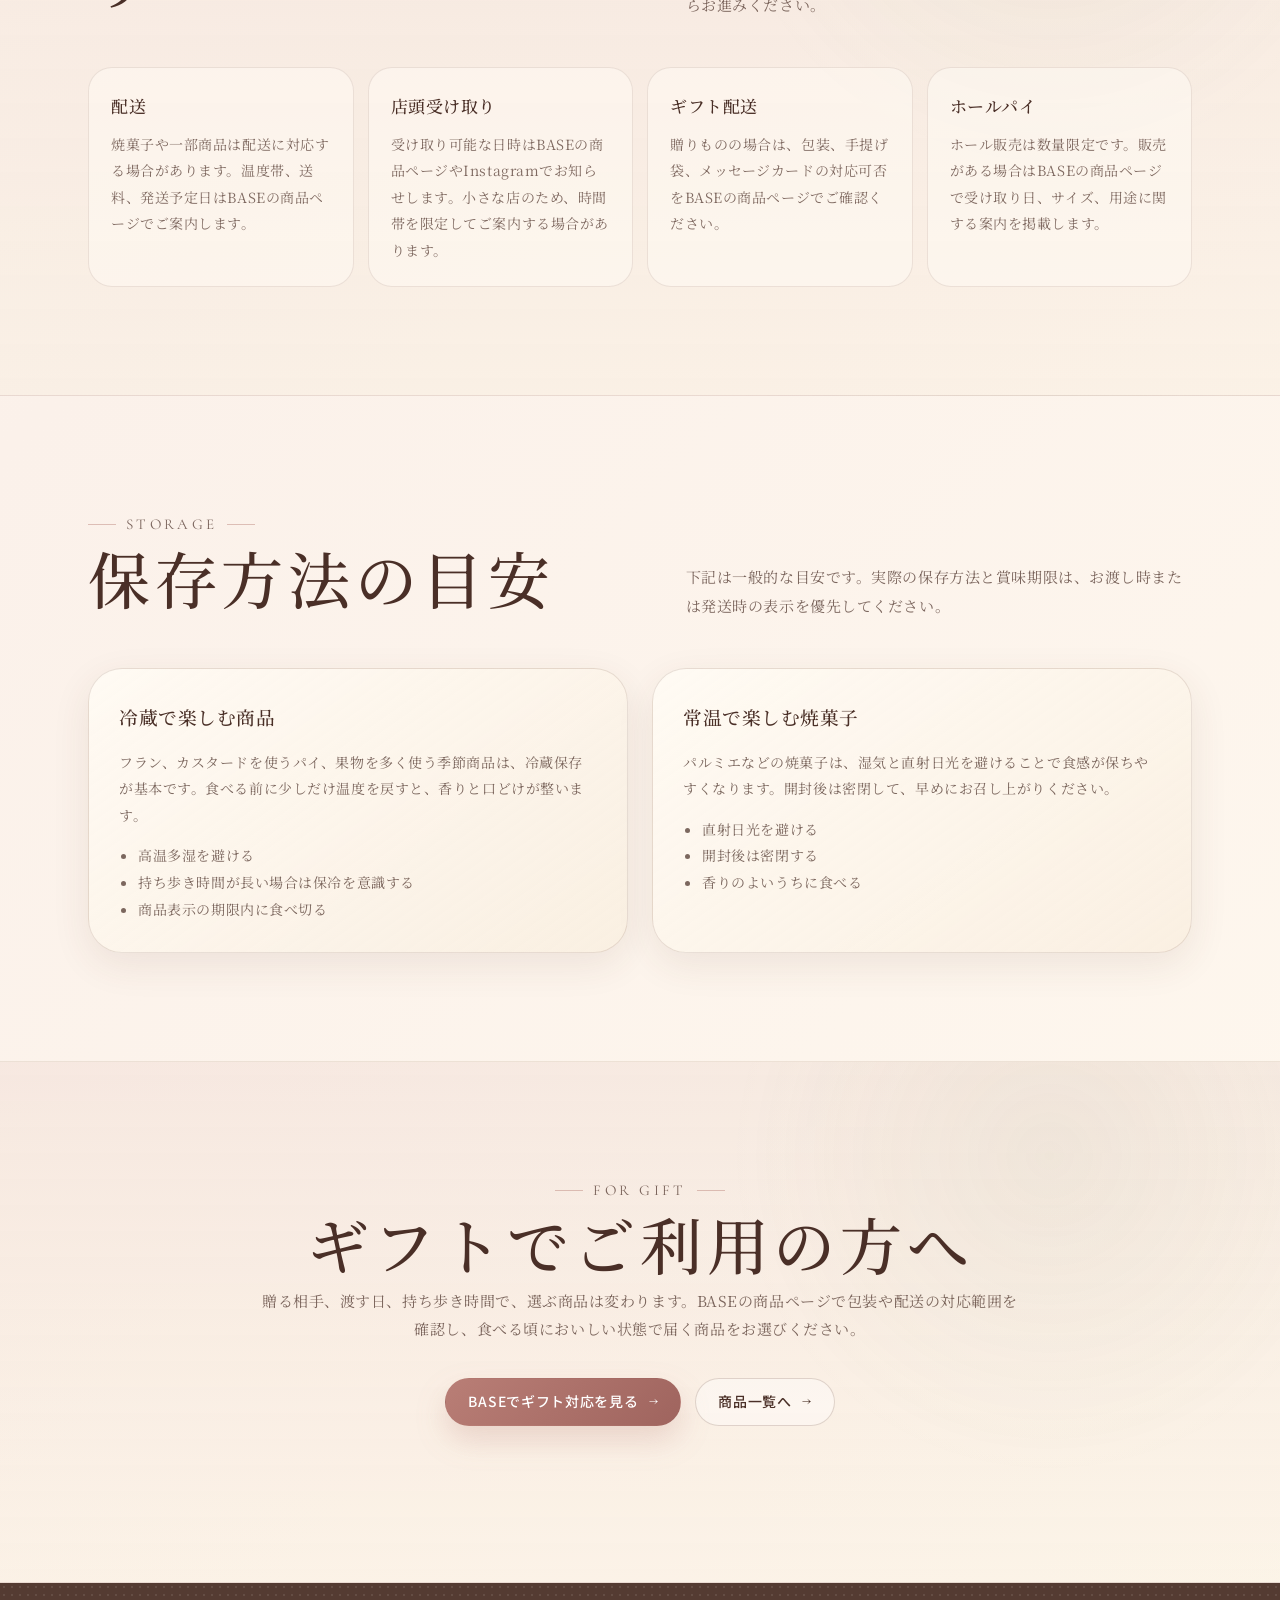
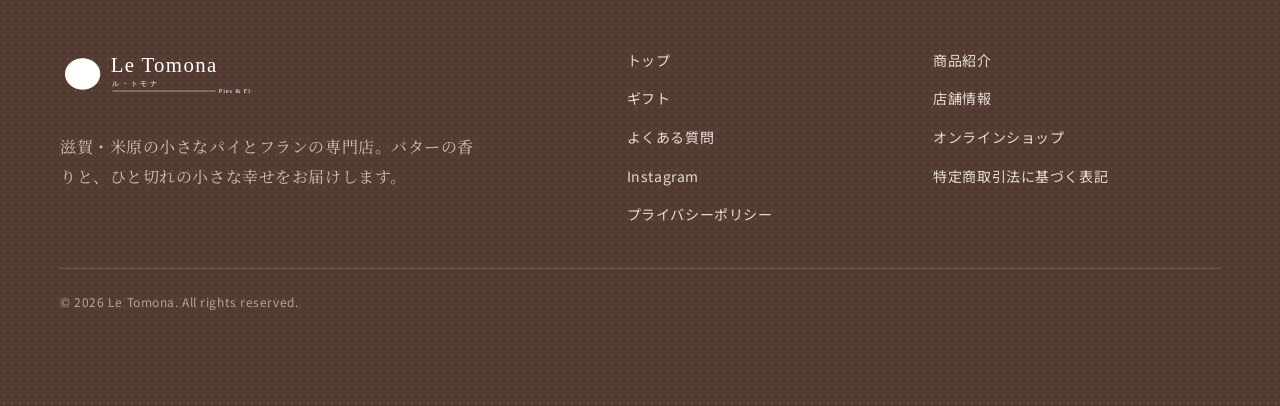
==== commit 428c4a2e: "Further polish BASE purchase experience" ====
--- a/guide.html
+++ b/guide.html
@@ -24,7 +24,7 @@
         <a href="index.html#gift">ギフト</a>
         <a href="index.html#shop">店舗情報</a>
         <a href="index.html#faq">よくある質問</a>
-        <a class="nav-cta" href="https://www.instagram.com/le_tomona?igsh=bzFsZndmN2lub2E0" target="_blank" rel="noopener">Instagram</a>
+        <a class="nav-cta" href="https://le-tomona.base.shop/" target="_blank" rel="noopener">オンラインショップ</a>
       </nav>
     </div>
   </header>
@@ -74,13 +74,13 @@
             <p class="eyebrow">Delivery &amp; Pickup</p>
             <h2 id="delivery-title">配送・店頭受け取り</h2>
           </div>
-          <p>お菓子の状態を大切にするため、商品ごとに配送方法や受け取り方法が異なります。販売時のご案内を確認してからお申し込みください。</p>
+          <p>お菓子の状態を大切にするため、商品ごとに配送方法や受け取り方法が異なります。購入手続きはBASEの商品ページで最新条件を確認してからお進みください。</p>
         </div>
         <div class="detail-list reveal">
-          <article class="detail-box"><h3>配送</h3><p>焼菓子や一部商品は配送に対応する場合があります。温度帯と送料は商品ごとにご案内します。</p></article>
-          <article class="detail-box"><h3>店頭受け取り</h3><p>受け取り可能な日時をInstagramでお知らせします。小さな店のため、時間帯のご相談をお願いすることがあります。</p></article>
-          <article class="detail-box"><h3>ギフト配送</h3><p>贈りものの場合は、包装、手提げ袋、メッセージカードの希望を受付時にお知らせください。</p></article>
-          <article class="detail-box"><h3>ホールパイ</h3><p>ホールの予約は数量限定です。受け取り日、サイズ、用途を添えてご相談ください。</p></article>
+          <article class="detail-box"><h3>配送</h3><p>焼菓子や一部商品は配送に対応する場合があります。温度帯、送料、発送予定日はBASEの商品ページでご案内します。</p></article>
+          <article class="detail-box"><h3>店頭受け取り</h3><p>受け取り可能な日時はBASEの商品ページやInstagramでお知らせします。小さな店のため、時間帯を限定してご案内する場合があります。</p></article>
+          <article class="detail-box"><h3>ギフト配送</h3><p>贈りものの場合は、包装、手提げ袋、メッセージカードの対応可否をBASEの商品ページでご確認ください。</p></article>
+          <article class="detail-box"><h3>ホールパイ</h3><p>ホール販売は数量限定です。販売がある場合はBASEの商品ページで受け取り日、サイズ、用途に関する案内を掲載します。</p></article>
         </div>
       </div>
     </section>
@@ -112,9 +112,9 @@
         <div class="section-title center reveal">
           <p class="eyebrow">For gift</p>
           <h2 id="gift-guide-title">ギフトでご利用の方へ</h2>
-          <p>贈る相手、渡す日、持ち歩き時間で、選ぶ商品は変わります。迷う場合は用途を添えてご相談ください。見た目の可愛さだけでなく、食べる頃においしいことまで含めて整えるのが、焼菓子ギフトの現実です。</p>
+          <p>贈る相手、渡す日、持ち歩き時間で、選ぶ商品は変わります。BASEの商品ページで包装や配送の対応範囲を確認し、食べる頃においしい状態で届く商品をお選びください。</p>
           <div class="action-row" style="justify-content:center">
-            <a class="btn btn-primary" href="https://www.instagram.com/le_tomona?igsh=bzFsZndmN2lub2E0" target="_blank" rel="noopener">ギフトについて相談する</a>
+            <a class="btn btn-primary" href="https://le-tomona.base.shop/" target="_blank" rel="noopener">BASEでギフト対応を見る</a>
             <a class="btn btn-ghost" href="products.html">商品一覧へ</a>
           </div>
         </div>
@@ -125,11 +125,11 @@
   <footer class="site-footer">
     <div class="footer-inner">
       <div><img class="footer-logo" src="assets/logo.svg" width="190" height="54" alt="Le Tomona ル・トモナ"><p class="footer-copy">滋賀・米原の小さなパイとフランの専門店。バターの香りと、ひと切れの小さな幸せをお届けします。</p></div>
-      <nav class="footer-nav" aria-label="フッターナビゲーション"><a href="index.html">トップ</a><a href="products.html">商品紹介</a><a href="index.html#gift">ギフト</a><a href="index.html#shop">店舗情報</a><a href="index.html#faq">よくある質問</a><a href="https://www.instagram.com/le_tomona?igsh=bzFsZndmN2lub2E0" target="_blank" rel="noopener">Instagram</a><a href="legal.html">特定商取引法に基づく表記</a><a href="privacy.html">プライバシーポリシー</a></nav>
+      <nav class="footer-nav" aria-label="フッターナビゲーション"><a href="index.html">トップ</a><a href="products.html">商品紹介</a><a href="index.html#gift">ギフト</a><a href="index.html#shop">店舗情報</a><a href="index.html#faq">よくある質問</a><a href="https://le-tomona.base.shop/" target="_blank" rel="noopener">オンラインショップ</a><a href="https://www.instagram.com/le_tomona?igsh=bzFsZndmN2lub2E0" target="_blank" rel="noopener">Instagram</a><a href="legal.html">特定商取引法に基づく表記</a><a href="privacy.html">プライバシーポリシー</a></nav>
     </div>
     <div class="footer-bottom">© <span data-year></span> Le Tomona. All rights reserved.</div>
   </footer>
-  <div class="mobile-cta" aria-label="固定CTA"><a href="https://www.instagram.com/le_tomona?igsh=bzFsZndmN2lub2E0" target="_blank" rel="noopener">購入する</a><a href="https://www.instagram.com/le_tomona?igsh=bzFsZndmN2lub2E0" target="_blank" rel="noopener">予約する</a><a href="https://www.instagram.com/le_tomona?igsh=bzFsZndmN2lub2E0" target="_blank" rel="noopener">Instagram</a></div>
+  <div class="mobile-cta" aria-label="固定CTA"><a href="https://le-tomona.base.shop/" target="_blank" rel="noopener">BASEで購入</a><a href="products.html">商品を見る</a><a href="https://www.instagram.com/le_tomona?igsh=bzFsZndmN2lub2E0" target="_blank" rel="noopener">Instagram</a></div>
   <script src="script.js" defer></script>
 </body>
 </html>
--- a/styles.css
+++ b/styles.css
@@ -1614,3 +1614,319 @@
     grid-template-columns: 1fr;
   }
 }
+
+.hero-points {
+  display: flex;
+  flex-wrap: wrap;
+  gap: 10px;
+  margin: 22px 0 0;
+  padding: 0;
+  list-style: none;
+}
+
+.hero-points li {
+  padding: 8px 12px;
+  border: 1px solid rgba(117,82,69,.14);
+  border-radius: 999px;
+  background: rgba(255,250,242,.58);
+  font-family: var(--sans);
+  font-size: 12px;
+  color: rgba(74,47,39,.72);
+}
+
+.base-panel {
+  display: grid;
+  grid-template-columns: minmax(0, .9fr) minmax(320px, 1fr);
+  gap: 30px;
+  align-items: center;
+  padding: 38px;
+  border: 1px solid rgba(117,82,69,.16);
+  border-radius: 42px;
+  background:
+    linear-gradient(135deg, rgba(255,251,244,.94), rgba(248,237,221,.74)),
+    radial-gradient(circle at 92% 12%, rgba(156,174,136,.20), transparent 30%);
+  box-shadow: var(--shadow);
+}
+
+.base-panel h2 {
+  margin: 8px 0 14px;
+  font-size: clamp(30px, 4vw, 48px);
+  font-weight: 500;
+  line-height: 1.36;
+}
+
+.base-panel p {
+  margin: 0;
+  color: rgba(74,47,39,.72);
+}
+
+.purchase-flow {
+  display: grid;
+  gap: 12px;
+  margin: 0;
+  padding: 0;
+  list-style: none;
+  counter-reset: flow;
+}
+
+.purchase-flow li {
+  position: relative;
+  padding: 20px 20px 20px 78px;
+  border: 1px solid rgba(117,82,69,.13);
+  border-radius: 24px;
+  background: rgba(255,250,242,.64);
+}
+
+.purchase-flow span {
+  position: absolute;
+  top: 20px;
+  left: 20px;
+  display: grid;
+  place-items: center;
+  width: 42px;
+  height: 42px;
+  border-radius: 50%;
+  color: #fff;
+  background: var(--choco);
+  font-family: var(--serif);
+  letter-spacing: .08em;
+}
+
+.purchase-flow strong {
+  display: block;
+  margin-bottom: 4px;
+  font-weight: 500;
+  letter-spacing: .07em;
+}
+
+.purchase-flow p {
+  font-size: 13px;
+  line-height: 1.7;
+}
+
+.legal-note {
+  margin: 20px 0 0;
+  padding: 16px 18px;
+  border: 1px solid rgba(117,82,69,.12);
+  border-radius: 18px;
+  background: rgba(255,250,242,.62);
+  color: rgba(74,47,39,.72);
+  font-size: 13px;
+}
+
+@media (max-width: 1020px) {
+  .base-panel {
+    grid-template-columns: 1fr;
+  }
+}
+
+@media (max-width: 780px) {
+  .base-panel {
+    padding: 26px;
+    border-radius: 30px;
+  }
+
+  .hero-points {
+    display: grid;
+  }
+
+  .purchase-flow li {
+    padding: 18px 18px 18px 72px;
+  }
+
+  .mobile-cta a:nth-child(1) {
+    color: #fff;
+    background: var(--choco);
+  }
+
+  .mobile-cta a:nth-child(2) {
+    color: var(--choco);
+    background: rgba(234,209,200,.52);
+  }
+}
+
+/* Extra polish for BASE-oriented site flow */
+a:focus-visible,
+button:focus-visible {
+  outline: 3px solid rgba(201,163,94,.52);
+  outline-offset: 4px;
+  border-radius: 14px;
+}
+
+.btn::after {
+  content: "→";
+  margin-left: 10px;
+  font-family: var(--serif);
+  transition: transform .22s ease;
+}
+
+.btn:hover::after {
+  transform: translateX(3px);
+}
+
+.product-card,
+.guide-card,
+.scene-card,
+.detail-box,
+.note-card {
+  transition: transform .24s ease, box-shadow .24s ease, border-color .24s ease;
+}
+
+.product-card:hover,
+.guide-card:hover,
+.scene-card:hover,
+.detail-box:hover,
+.note-card:hover {
+  transform: translateY(-4px);
+  border-color: rgba(185,126,118,.30);
+  box-shadow: 0 18px 48px rgba(86,54,42,.12);
+}
+
+.hero-shop-card {
+  position: absolute;
+  right: -8px;
+  bottom: 42px;
+  z-index: 3;
+  width: min(250px, 52%);
+  padding: 18px;
+  border: 1px solid rgba(117,82,69,.16);
+  border-radius: 26px;
+  background: rgba(255,250,242,.88);
+  box-shadow: 0 18px 44px rgba(74,47,39,.16);
+  backdrop-filter: blur(16px);
+}
+
+.hero-shop-card span,
+.scene-number {
+  display: inline-flex;
+  color: var(--rose-300);
+  font-family: var(--serif);
+  font-size: 12px;
+  letter-spacing: .18em;
+  text-transform: uppercase;
+}
+
+.hero-shop-card strong {
+  display: block;
+  margin: 7px 0 10px;
+  font-size: 15px;
+  font-weight: 500;
+  line-height: 1.55;
+}
+
+.hero-shop-card a {
+  font-family: var(--sans);
+  font-size: 12px;
+  text-decoration: none;
+  color: var(--choco);
+}
+
+.hero-shop-card a::after,
+.scene-card::after {
+  content: " →";
+  color: var(--rose-300);
+}
+
+.scene-grid {
+  display: grid;
+  grid-template-columns: repeat(3, minmax(0, 1fr));
+  gap: 18px;
+}
+
+.scene-card {
+  position: relative;
+  min-height: 230px;
+  display: flex;
+  flex-direction: column;
+  justify-content: flex-end;
+  padding: 28px;
+  border: 1px solid rgba(117,82,69,.15);
+  border-radius: 30px;
+  background:
+    radial-gradient(circle at 86% 12%, rgba(255,255,255,.72), transparent 28%),
+    linear-gradient(145deg, rgba(255,251,244,.88), rgba(234,209,200,.46));
+  box-shadow: var(--soft-shadow);
+  text-decoration: none;
+  overflow: hidden;
+}
+
+.scene-card::before {
+  content: "";
+  position: absolute;
+  inset: 18px;
+  border: 1px solid rgba(117,82,69,.08);
+  border-radius: 22px;
+  pointer-events: none;
+}
+
+.scene-card h3 {
+  margin: 46px 0 8px;
+  font-size: 21px;
+  font-weight: 500;
+  letter-spacing: .06em;
+}
+
+.scene-card p {
+  margin: 0;
+  color: rgba(74,47,39,.70);
+  font-size: 14px;
+}
+
+.store-notice {
+  max-width: var(--max);
+  margin: 0 auto;
+  padding: 0 28px 22px;
+  display: flex;
+  align-items: center;
+  justify-content: space-between;
+  gap: 18px;
+}
+
+.store-notice > div {
+  flex: 1;
+  padding: 20px 24px;
+  border: 1px solid rgba(117,82,69,.14);
+  border-radius: 26px;
+  background: rgba(255,250,242,.66);
+  box-shadow: var(--soft-shadow);
+}
+
+.store-notice p {
+  margin: 8px 0 0;
+  color: rgba(74,47,39,.70);
+}
+
+@media (max-width: 1020px) {
+  .scene-grid {
+    grid-template-columns: 1fr;
+  }
+
+  .scene-card {
+    min-height: 190px;
+  }
+}
+
+@media (max-width: 780px) {
+  .hero-shop-card {
+    position: relative;
+    right: auto;
+    bottom: auto;
+    width: auto;
+    margin: -16px 18px 0;
+  }
+
+  .scene-card {
+    min-height: auto;
+    padding: 24px;
+  }
+
+  .scene-card h3 {
+    margin-top: 34px;
+  }
+
+  .store-notice {
+    display: grid;
+    padding-left: 20px;
+    padding-right: 20px;
+  }
+}
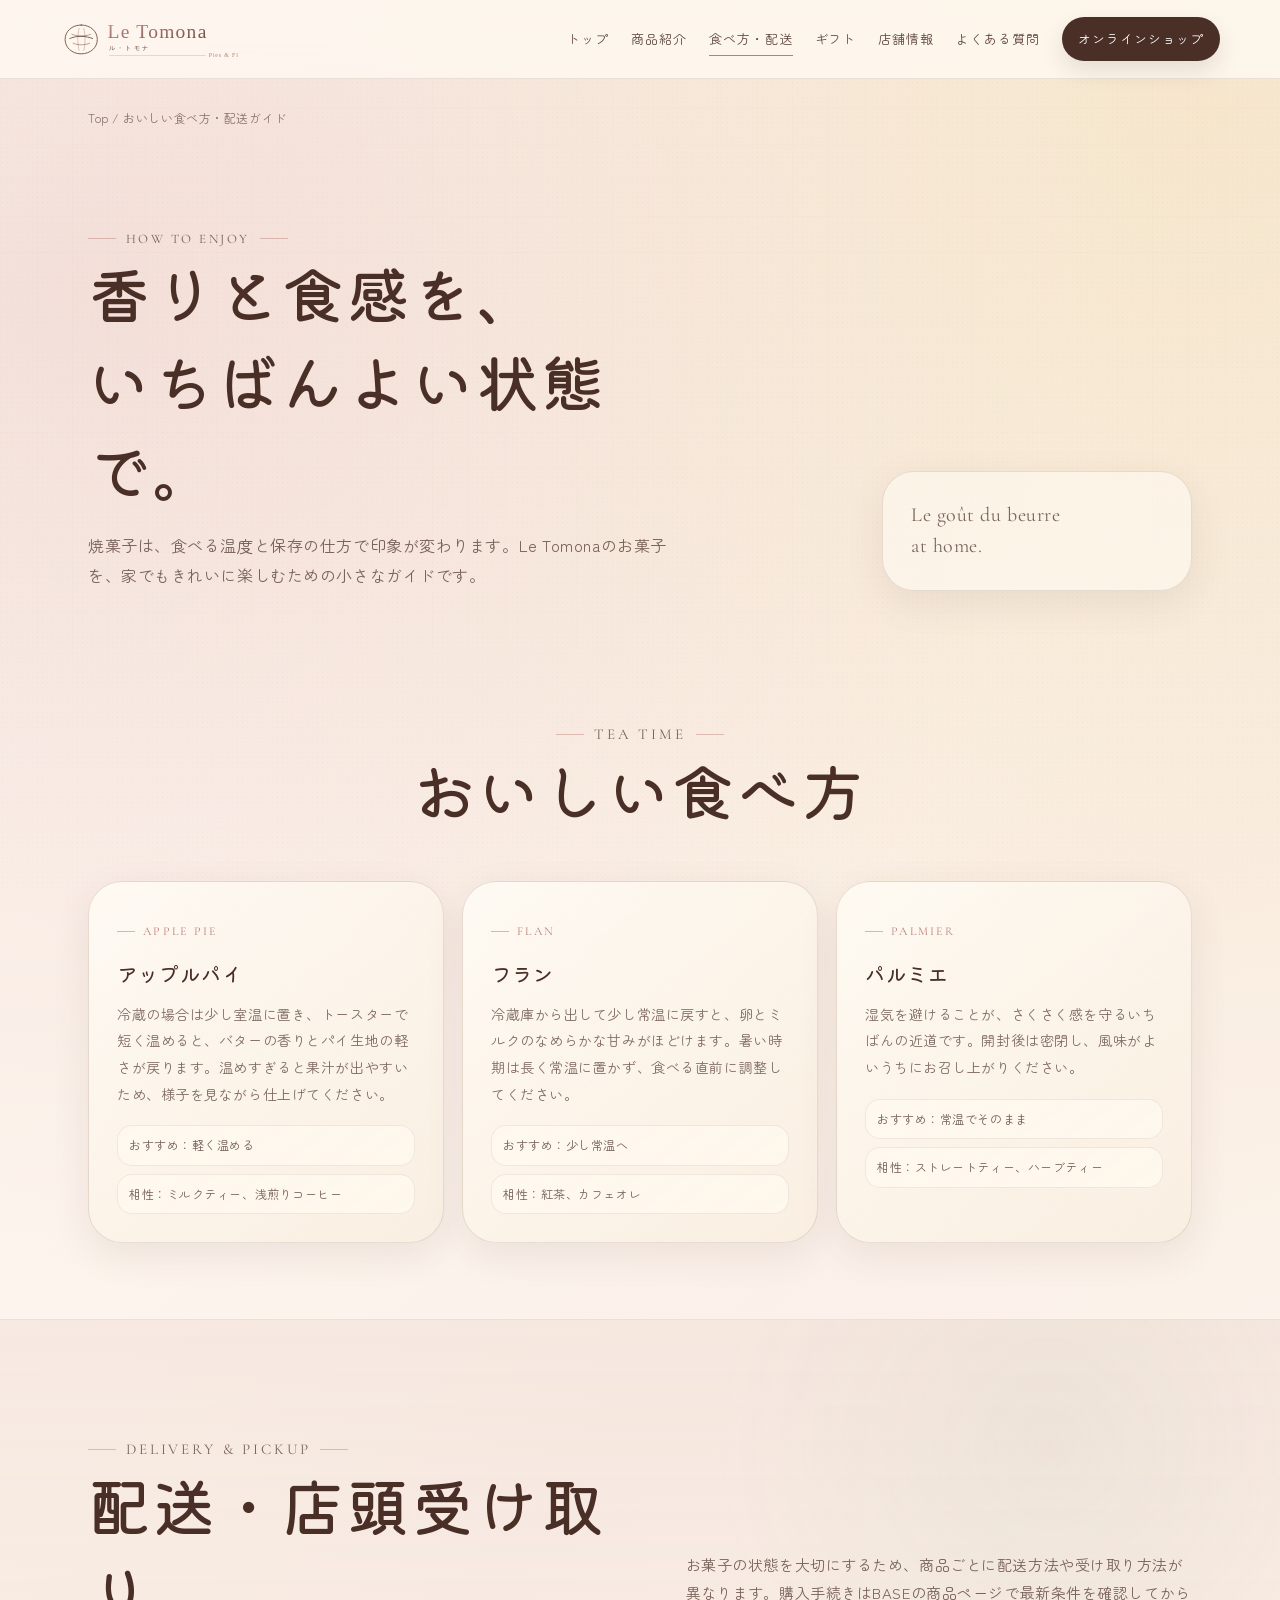
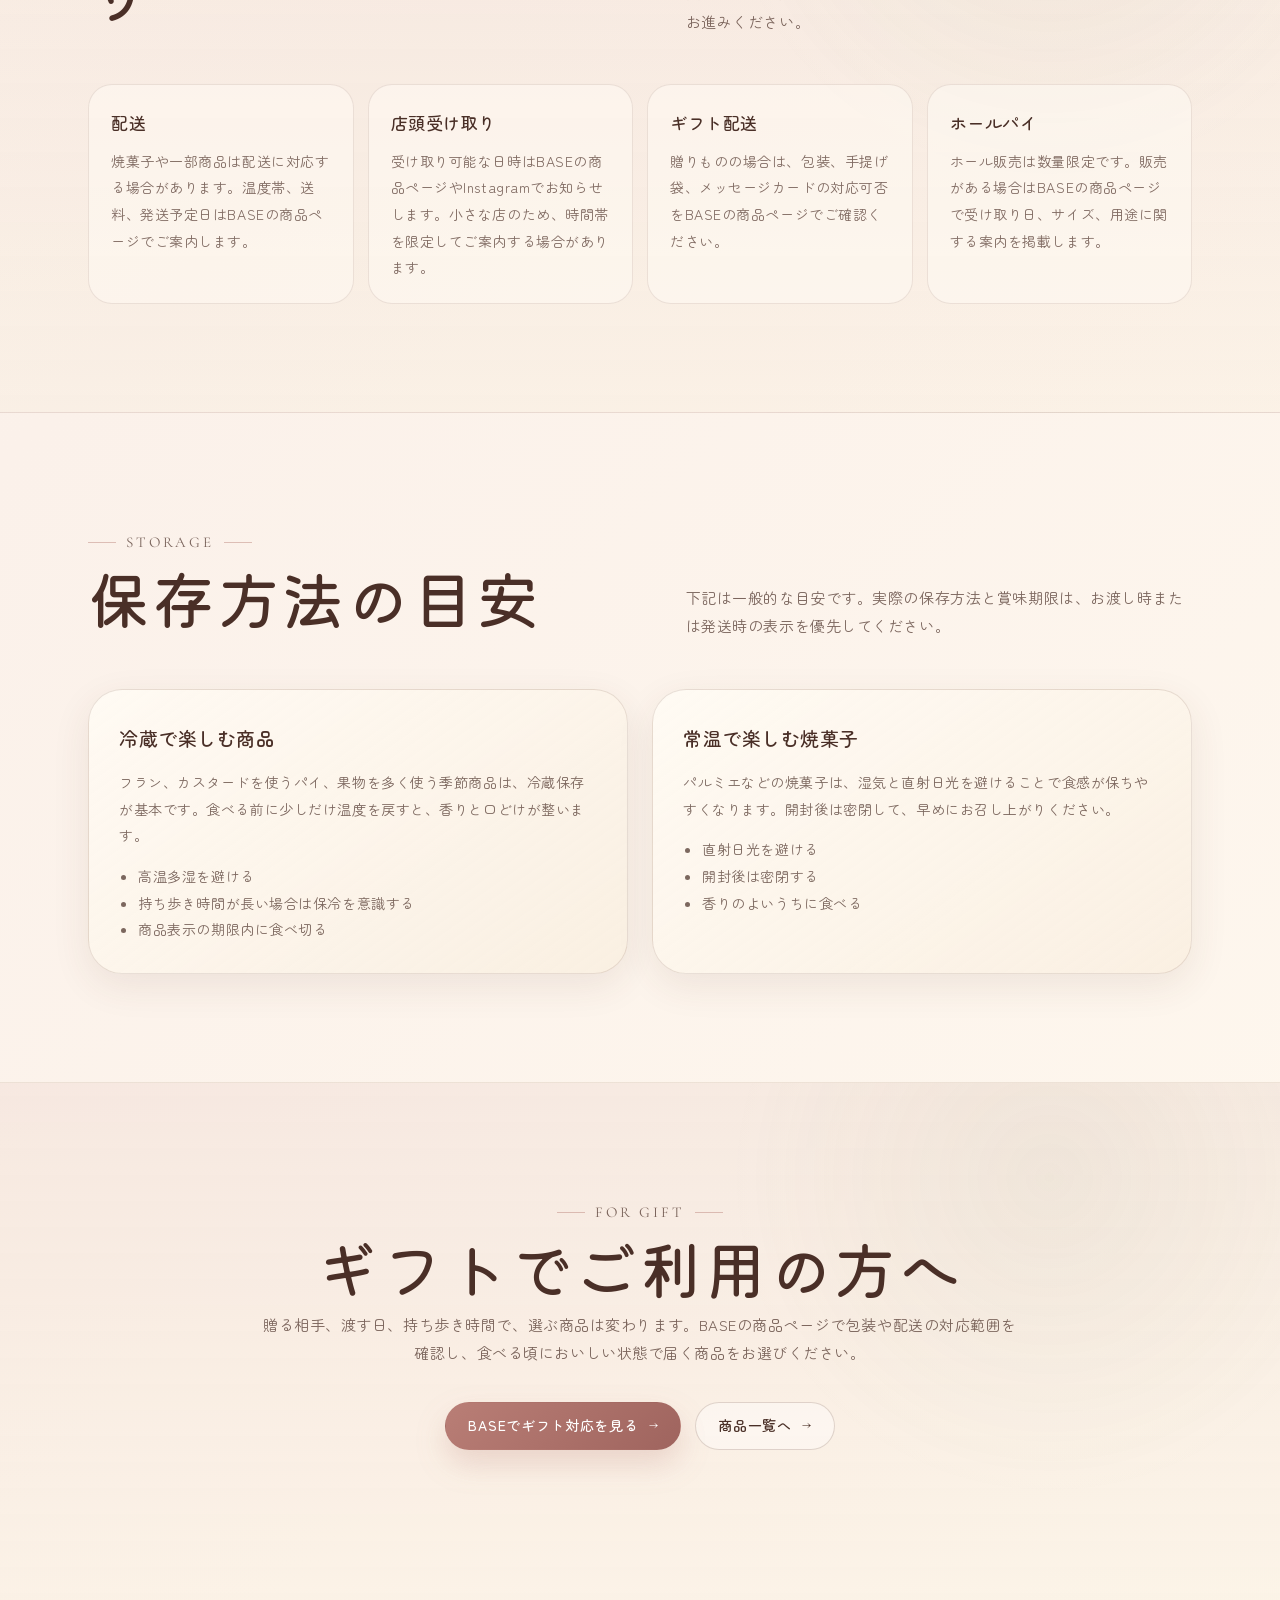
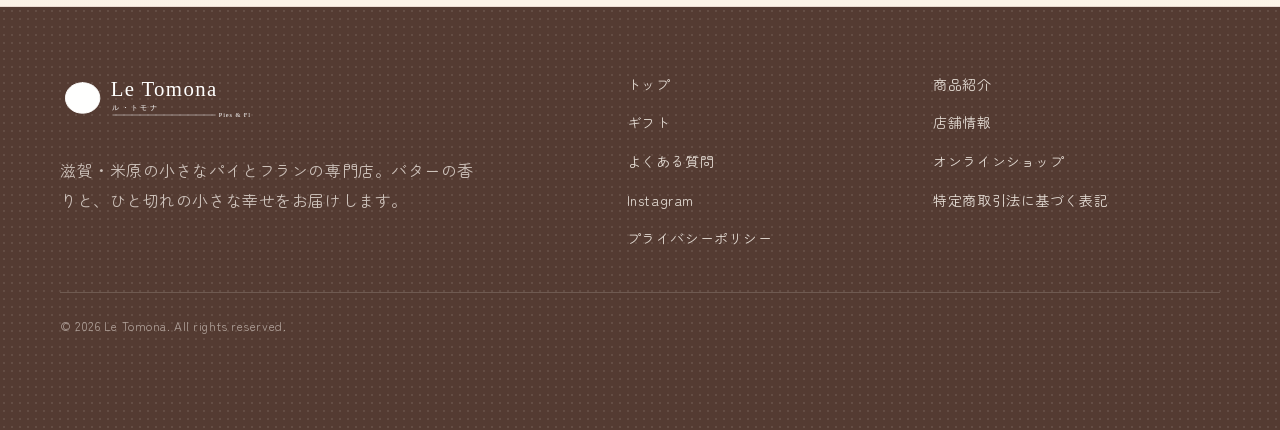
==== commit 581c3e7b: "Polish typography photos and scroll motion" ====
--- a/guide.html
+++ b/guide.html
@@ -8,7 +8,7 @@
   <link rel="icon" href="assets/favicon.svg" type="image/svg+xml">
   <link rel="preconnect" href="https://fonts.googleapis.com">
   <link rel="preconnect" href="https://fonts.gstatic.com" crossorigin>
-  <link href="https://fonts.googleapis.com/css2?family=Cormorant+Garamond:wght@400;500;600&family=Noto+Sans+JP:wght@400;500;600&family=Noto+Serif+JP:wght@400;500;600&display=swap" rel="stylesheet">
+  <link href="https://fonts.googleapis.com/css2?family=Cormorant+Garamond:wght@400;500;600&family=Kiwi+Maru:wght@400;500&family=Zen+Maru+Gothic:wght@400;500;700&display=swap" rel="stylesheet">
   <link rel="stylesheet" href="styles.css">
 </head>
 <body>
--- a/styles.css
+++ b/styles.css
@@ -22,9 +22,10 @@
   --radius-md: 24px;
   --radius-sm: 15px;
   --max: 1160px;
-  --serif: "Cormorant Garamond", "Times New Roman", "Yu Mincho", "YuMincho", "Hiragino Mincho ProN", serif;
-  --jp: "Noto Serif JP", "Yu Mincho", "YuMincho", "Hiragino Mincho ProN", serif;
-  --sans: "Noto Sans JP", "Hiragino Sans", "Yu Gothic", system-ui, sans-serif;
+  --serif: "Cormorant Garamond", "Times New Roman", serif;
+  --jp: "Zen Maru Gothic", "Hiragino Maru Gothic ProN", "Yu Gothic", system-ui, sans-serif;
+  --sans: "Zen Maru Gothic", "Hiragino Maru Gothic ProN", "Yu Gothic", system-ui, sans-serif;
+  --cute: "Kiwi Maru", "Zen Maru Gothic", "Hiragino Maru Gothic ProN", serif;
 }
 
 * {
@@ -1930,3 +1931,238 @@
     padding-right: 20px;
   }
 }
+
+/* Typography, photo visuals, and richer scroll motion */
+html {
+  --scroll-progress: 0;
+  --scroll-y: 0px;
+}
+
+.scroll-progress {
+  position: fixed;
+  top: 0;
+  left: 0;
+  width: calc(var(--scroll-progress) * 100%);
+  height: 3px;
+  z-index: 200;
+  pointer-events: none;
+  background: linear-gradient(90deg, var(--rose-300), var(--gold), var(--pistachio));
+  box-shadow: 0 2px 12px rgba(185,126,118,.22);
+}
+
+.site-header {
+  transition: background-color .24s ease, box-shadow .24s ease, transform .24s ease;
+}
+
+.site-header.is-scrolled {
+  background: rgba(255,250,242,.92);
+  box-shadow: 0 12px 36px rgba(74,47,39,.08);
+}
+
+body {
+  font-weight: 400;
+}
+
+.hero h1,
+.page-hero h1,
+.section-title h2,
+.section-title h1,
+.story-card-title,
+.gift-panel h2,
+.instagram-strip h2,
+.base-panel h2,
+.scene-card h3,
+.product-card h3,
+.guide-card h3,
+.gift-option h3,
+.craft-item h3,
+.faq-item summary {
+  font-family: var(--cute);
+  letter-spacing: .045em;
+}
+
+.hero h1,
+.page-hero h1,
+.section-title h2,
+.section-title h1 {
+  line-height: 1.42;
+}
+
+.eyebrow,
+.label,
+.scene-number,
+.hero-shop-card span {
+  font-family: var(--serif);
+  letter-spacing: .19em;
+}
+
+.hero-card[data-parallax] {
+  transform: translate3d(0, calc(var(--parallax-y, 0px) * -1), 0);
+  transition: transform .18s linear;
+}
+
+[data-parallax]:not(.hero-card) {
+  transform: translate3d(0, var(--parallax-y, 0px), 0);
+  transition: transform .18s linear;
+}
+
+.photo-section {
+  padding-top: 88px;
+}
+
+.photo-grid {
+  display: grid;
+  grid-template-columns: 1.1fr .9fr;
+  gap: 22px;
+  align-items: stretch;
+}
+
+.photo-card {
+  position: relative;
+  min-height: 310px;
+  margin: 0;
+  border: 1px solid rgba(117,82,69,.16);
+  border-radius: 34px;
+  overflow: hidden;
+  box-shadow: var(--shadow);
+  background: rgba(255,250,242,.58);
+  isolation: isolate;
+}
+
+.photo-card-large {
+  grid-row: span 2;
+  min-height: 650px;
+}
+
+.photo-card img {
+  width: 100%;
+  height: 100%;
+  min-height: inherit;
+  display: block;
+  object-fit: cover;
+  transform: scale(1.02);
+  transition: transform .8s ease, filter .8s ease;
+}
+
+.photo-card::after {
+  content: "";
+  position: absolute;
+  inset: 0;
+  z-index: 1;
+  background:
+    linear-gradient(180deg, transparent 42%, rgba(74,47,39,.54)),
+    radial-gradient(circle at 20% 14%, rgba(255,255,255,.34), transparent 30%);
+  pointer-events: none;
+}
+
+.photo-card:hover img {
+  transform: scale(1.055);
+  filter: saturate(1.05) contrast(1.02);
+}
+
+.photo-card figcaption {
+  position: absolute;
+  left: 22px;
+  right: 22px;
+  bottom: 20px;
+  z-index: 2;
+  color: #fffaf2;
+  font-family: var(--cute);
+  font-size: 17px;
+  line-height: 1.7;
+  text-shadow: 0 2px 16px rgba(74,47,39,.34);
+}
+
+.photo-card figcaption span {
+  display: block;
+  margin-bottom: 4px;
+  font-family: var(--serif);
+  font-size: 12px;
+  letter-spacing: .19em;
+  text-transform: uppercase;
+  color: rgba(255,250,242,.76);
+}
+
+.reveal {
+  transform: translateY(24px) scale(.985);
+  filter: blur(6px);
+}
+
+.reveal.is-visible {
+  transform: translateY(0) scale(1);
+  filter: blur(0);
+}
+
+.reveal.reveal-soft {
+  transition-duration: .9s;
+}
+
+@media (prefers-reduced-motion: reduce) {
+  .scroll-progress {
+    display: none;
+  }
+
+  .photo-card img,
+  .hero-card[data-parallax],
+  [data-parallax]:not(.hero-card) {
+    transform: none !important;
+  }
+
+  .reveal {
+    filter: none;
+  }
+}
+
+@media (max-width: 1020px) {
+  .photo-grid {
+    grid-template-columns: 1fr;
+  }
+
+  .photo-card-large,
+  .photo-card {
+    min-height: 360px;
+  }
+}
+
+@media (max-width: 780px) {
+  .photo-section {
+    padding-top: 72px;
+  }
+
+  .photo-card-large,
+  .photo-card {
+    min-height: 300px;
+    border-radius: 28px;
+  }
+
+  .photo-card figcaption {
+    left: 18px;
+    right: 18px;
+    bottom: 16px;
+    font-size: 15px;
+  }
+}
+
+.reveal {
+  transition-delay: var(--reveal-delay, 0ms);
+}
+
+.reveal.is-visible[data-parallax] {
+  transform: translate3d(0, var(--parallax-y, 0px), 0) scale(1);
+}
+
+.page-photo-badge {
+  padding: 0;
+  overflow: hidden;
+}
+
+.page-photo-badge img {
+  width: 100%;
+  aspect-ratio: 4 / 3;
+  object-fit: cover;
+  display: block;
+}
+
+.page-photo-badge p {
+  padding: 18px 22px 22px;
+}
